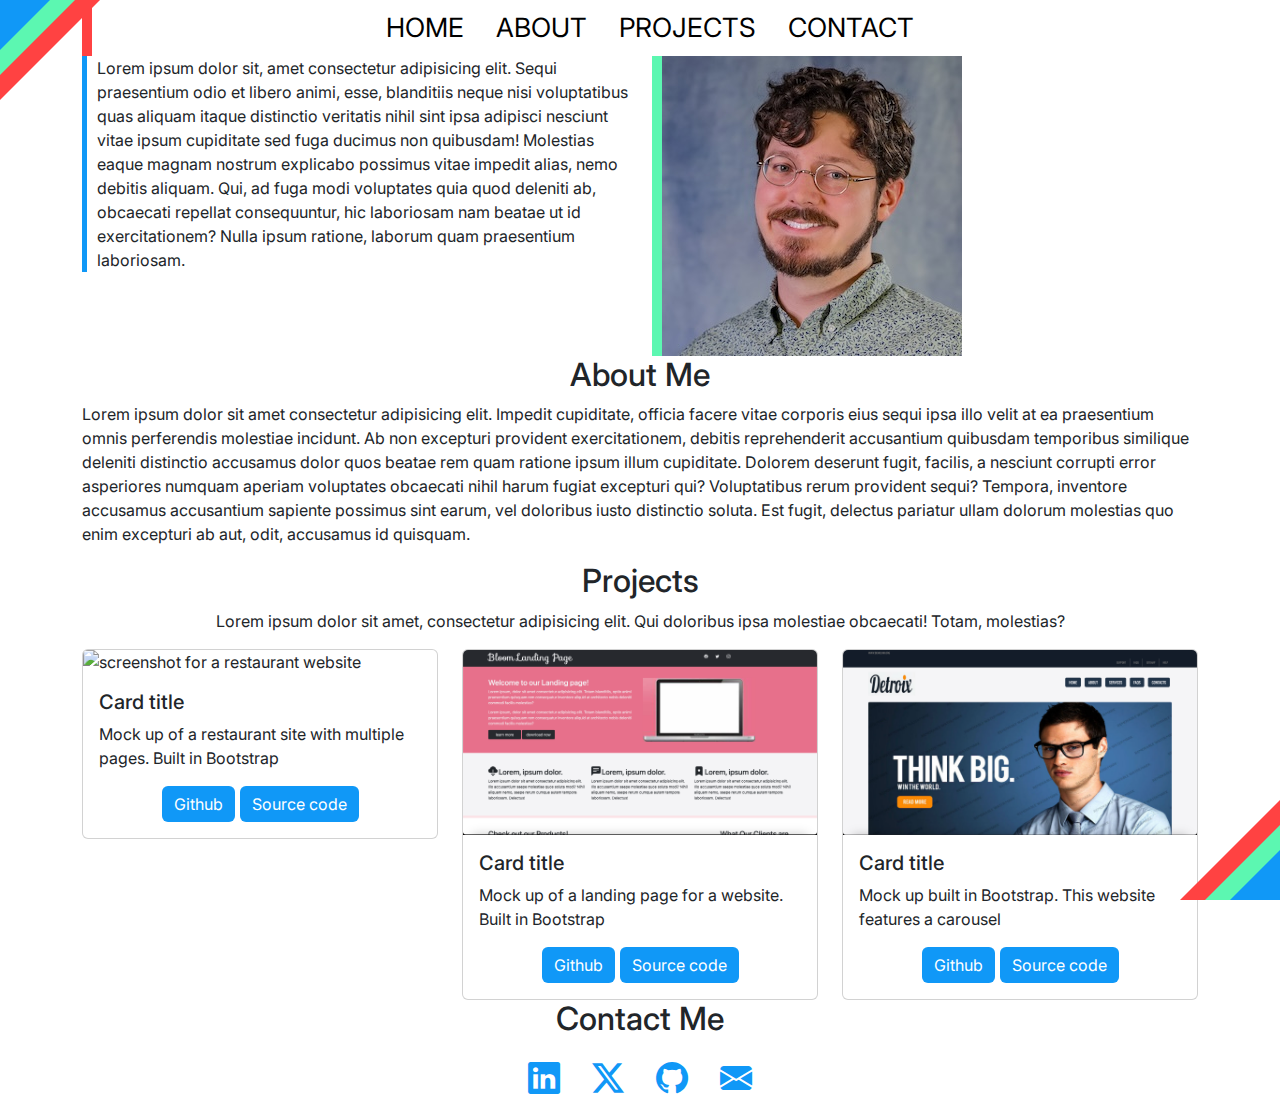
==== home.html @ 08895c25 "styling buttons" ====
<!DOCTYPE html>
<html lang="en">
<head>
    <meta charset="UTF-8">
    <meta name="viewport" content="width=device-width, initial-scale=1.0">
    <link href="https://cdn.jsdelivr.net/npm/bootstrap@5.3.3/dist/css/bootstrap.min.css" rel="stylesheet" integrity="sha384-QWTKZyjpPEjISv5WaRU9OFeRpok6YctnYmDr5pNlyT2bRjXh0JMhjY6hW+ALEwIH" crossorigin="anonymous">
    <link rel="preconnect" href="https://fonts.googleapis.com">
    <link rel="preconnect" href="https://fonts.gstatic.com" crossorigin>
    <link href="https://fonts.googleapis.com/css2?family=Inter:ital,opsz,wght@0,14..32,100..900;1,14..32,100..900&display=swap" rel="stylesheet">
    <link rel="stylesheet" href="https://cdn.jsdelivr.net/npm/bootstrap-icons@1.11.3/font/bootstrap-icons.min.css">
    <link rel="stylesheet" href="css/style.css">
    <title>Home</title>
</head>
<body>
    <header class="header" id="header">
        <div class="row">
            <div class="col-md-6">
                <div class="triangles-top d-none d-md-block">
                    <div class="triangle-red"></div>
                    <div class="triangle-green"></div>
                    <div class="triangle-blue"></div>
                </div>
            </div>
        </div>
        <div class="container">
            <nav class="navbar-nav">
                    <ul class="nav justify-content-md-center text-uppercase" id="topNav">
                        <li class="nav-item top-nav-item">
                            <a href="#section1" class="nav-link top-nav-link">Home</a>
                        </li>
                        <li class="nav-item top-nav-item">
                            <a href="#section2" class="nav-link top-nav-link">About</a>
                        </li>
                        <li class="nav-item top-nav-item">
                            <a href="#section3" class="nav-link top-nav-link">Projects</a>
                        </li>
                        <li class="nav-item top-nav-item">
                            <a href="#botSocialList" class="nav-link top-nav-link">Contact</a>
                        </li>
                    </ul>
            </nav>
        </div>
    </header>
<!-- Header End -->
    <main class="main" id="main">
        <section class="section" id="section1">
            <div class="container">
                <div class="row">
                    <div class="col-md-6">
                        <p class="home-text">
                            Lorem ipsum dolor sit, amet consectetur adipisicing elit. Sequi praesentium odio et libero animi, esse, blanditiis neque nisi voluptatibus quas aliquam itaque distinctio veritatis nihil sint ipsa adipisci nesciunt vitae ipsum cupiditate sed fuga ducimus non quibusdam! Molestias eaque magnam nostrum explicabo possimus vitae impedit alias, nemo debitis aliquam. Qui, ad fuga modi voluptates quia quod deleniti ab, obcaecati repellat consequuntur, hic laboriosam nam beatae ut id exercitationem? Nulla ipsum ratione, laborum quam praesentium laboriosam.
                        </p>
                    </div>
                    <div class="col-md-6">
                        <img src="images/portraitResized.jpeg"alt="pic of your's truly"class="img-fluid image portrait" />
                    </div>
                </div>
            </div>
        </section>
<!-- Section 1 End -->
        <section class="section" id="section2">
            <div class="container">
                <div class="row">
                    <h2 class="text-center">About Me</h2>
                    <p class="about-text">Lorem ipsum dolor sit amet consectetur adipisicing elit. Impedit cupiditate, officia facere vitae corporis eius sequi ipsa illo velit at ea praesentium omnis perferendis molestiae incidunt. Ab non excepturi provident exercitationem, debitis reprehenderit accusantium quibusdam temporibus similique deleniti distinctio accusamus dolor quos beatae rem quam ratione ipsum illum cupiditate. Dolorem deserunt fugit, facilis, a nesciunt corrupti error asperiores numquam aperiam voluptates obcaecati nihil harum fugiat excepturi qui? Voluptatibus rerum provident sequi? Tempora, inventore accusamus accusantium sapiente possimus sint earum, vel doloribus iusto distinctio soluta. Est fugit, delectus pariatur ullam dolorum molestias quo enim excepturi ab aut, odit, accusamus id quisquam.</p>
                </div>
            </div>
        </section>
<!-- Section 2 End -->
        <section class="section" id="section3">
            <div class="container">
                <h2 class="text-center">Projects</h2>
                <p class="projects-text text-center">
                    Lorem ipsum dolor sit amet, consectetur adipisicing elit. Qui doloribus ipsa molestiae obcaecati! Totam, molestias?
                </p>
                <div class="row flex-wrap justify-content-around row-cols-1 row-cols-md-3">
                    <div class="col">
                        <div class="card">
                            <img src="images/restaurant.png" alt="screenshot for a restaurant website" class="img-fluid image card-img-top">
                            <div class="card-body">
                                <h5 class="card-title">Card title</h5>
                                <p class="card-text">Mock up of a restaurant site with multiple pages.  Built in Bootstrap</p>
                                <div class="button-container">
                                    <a href="https://wbridgri.github.io/restaurant24/" class="btn btn-primary button">Github</a>
                                    <a href="https://github.com/wbridgri/restaurant24.git" class="btn btn-primary button">Source code</a>
                                </div>
                            </div>
                        </div>
                    </div>
                    <div class="col">
                        <div class="card">
                            <img src="images/bloom.png" alt="picture of Bloom website" class="img-fluid image card-img-top">
                            <div class="card-body">
                                <h5 class="card-title">Card title</h5>
                                <p class="card-text">Mock up of a landing page for a website. Built in Bootstrap</p>
                                <div class="button-container">
                                    <a href="https://wbridgri.github.io/BloomBoostrap/" class="btn btn-primary button">Github</a>
                                    <a href="https://github.com/wbridgri/BloomBoostrap.git" class="btn btn-primary button">Source code</a>
                                </div>
                            </div>
                        </div>
                    </div>
                    <div class="col">
                        <div class="card">
                            <img src="images/detroix.png"alt="placeholder img"class="img-fluid image card-img-top" />
                            <div class="card-body">
                                <h5 class="card-title">Card title</h5>
                                <p class="card-text">Mock up built in Bootstrap. This website features a carousel</p>
                                <div class="button-container">
                                    <a href="https://wbridgri.github.io/detroixbs/" class="btn btn-primary button">Github</a>
                                    <a href="https://github.com/wbridgri/detroixbs.git" class="btn btn-primary button">Source code</a>
                                </div>
                                    
                            </div>
                        </div>
                    </div>
                </div>
            </div>
        </section>
    <section class="section text-center" id="section4">
        <h2>Contact Me</h2>
    </section>
    </main>
    <footer class="footer" id="footer">
        <div class="container-fluid">
            <div class="row">
                <div class="col-md">
                    <nav class="nav social-nav justify-content-around" id="botSocialNav">
                        <ul class="social-list nav" id="botSocialList">
                            <li class="social-item nav-item">
                                <a href="http://www.linkedin.com/in/will-bridges-64480932b" class="nav-link nav-linkCSS fs-2">
                                    <span class="visually-hidden">linked in</span>
                                    <i class="bi bi-linkedin"></i>
                                </a>
                            </li>
                            <li class="social-item nav-item">
                                <a href="https://x.com/A0743647000" class="nav-link nav-linkCSS fs-2">
                                    <span class="visually-hidden">twitter</span>
                                    <i class="bi bi-twitter-x"></i>
                                </a>
                            </li>
                            <li class="social-item nav-item">
                                <a href="https://github.com/wbridgri" class="nav-link nav-linkCSS fs-2">
                                    <span class="visually-hidden">github</span>
                                    <i class="bi bi-github"></i>
                                </a>
                            </li>
                            <li class="social-item nav-item">
                                <a href=mailto:"will.bridges@comcast.net" class="nav-link nav-linkCSS fs-2">
                                    <span class="visually-hidden">email</span>
                                    <i class="bi bi-envelope-fill"></i>
                                </a>
                            </li>
                        </ul>
                    </nav>
                </div>
            </div>
            <div class="row">
                <div class="triangles-bottom d-none d-md-block">
                    <div class="triangle-red-bottom"></div>
                    <div class="triangle-green-bottom"></div>
                    <div class="triangle-blue-bottom"></div>
                </div>
            </div>
        </div>
    </footer>
<!-- JS -->
    <script src="https://cdn.jsdelivr.net/npm/bootstrap@5.3.3/dist/js/bootstrap.bundle.min.js" integrity="sha384-YvpcrYf0tY3lHB60NNkmXc5s9fDVZLESaAA55NDzOxhy9GkcIdslK1eN7N6jIeHz" crossorigin="anonymous"></script>
</body>
</html>
---- css/style.css ----
* { box-sizing: border-box;}

:root{
    --red: #FF4242;
    --green: #5CF7B1;
    --blue: #1098F7;
    --font1: 'Inter' , sans-serif;
}
.period-box {
    position: absolute;
    border-style: solid;
    border-width: 1px;
    display: block;
    width: 7px;
    height: 7px;
    background-color: var(--red);
    transition:
    width 2s,
    height 2s,
    background-color 2s,
    rotate 2s;
    top: 50.5%;
    right: 42.45%;
}

body {
    opacity: 1;
    font-family: var(--font1);
}

.button-container {
    width: 100%;
    display: flex;
    justify-content: center;
    gap: 0px 5px;
}

.button {
    background-color: var(--blue);
    border: none;
}

.button:hover {
background-color: var(--green);
}


@keyframes fade-in {
    to {
        opacity: 0;
        scale: 1 0.9;
    }
}
/* think about turning this off for section 4 AKA the projects section */
#section1, #section2, #section3, #section4 {
    animation: fade-in linear forwards;
    animation-timeline: view(0px 750px);
    animation-range-start: cover;
/* make sure to look this up so we can explain how it works */
}


.portrait {
    border-left: 10px solid var(--green)
}


.period-box:hover {
    background-color: var(--green);
    width: 100%;
    height: 200px;
}

.text-link:hover .period{
    color: var(--red);
    transition: all 0.5s ease-out
}

.expand-box {
    display: flex;
    flex-direction: column;
    width: 100%;
    height: 100vh;
    justify-content: center;
    align-items: center;
}

.nav-linkCSS {
    width: 100%;
    color: var(--blue);
}

.nav-linkCSS:hover {
    color: var(--green);
}

.triangles-top {
position: fixed;
top: 0;
left: 0;
z-index: 1;
}
.triangle-red {
    position: absolute;
    width: 0;
    height: 0;
    border-top: 100px solid var(--red);
    border-right: 100px solid transparent;
    top: 0;
    left: 0;
}

.triangle-green {
    position: absolute;
    width: 0;
    height: 0;
    border-top: 75px solid var(--green);
    border-right: 75px solid transparent;
    top: 0;
    left: 0;
}
.triangle-blue {
    position: absolute;
    width: 0;
    height: 0;
    border-top: 50px solid var(--blue);
    border-right: 50px solid transparent;
    top: 0;
    left: 0;
}

.triangle-red-bottom {
    position: absolute;
    width: 0;
    height: 0;
    border-bottom: 100px solid var(--red);
    border-left: 100px solid transparent;
    bottom: 0;
    right: 0;
}

.triangle-green-bottom {
    position: absolute;
    width: 0;
    height: 0;
    border-bottom: 75px solid var(--green);
    border-left: 75px solid transparent;
bottom: 0;
right: 0;
}


.triangle-blue-bottom {
    position: absolute;
    width: 0;
    height: 0;
    border-bottom: 50px solid var(--blue);
    border-left: 50px solid transparent;
    bottom: 0;
    right: 0;
}

.triangles-bottom {
    position: fixed;
    bottom: 0;
    right: 0;
}

.home-text {
    border-left: 5px solid var(--blue);
    padding-left: 10px;
}


#topNav:first-child {
    border-left: 10px solid var(--red);
    padding-left: 10px;
}



.top-nav-item {
    font-size: calc(10px + (32 - 10) * ((100vw - 300px) / (1600 - 300)));
}

.top-nav-link {
    color: black;
}

.top-nav-link:hover {
    color: black;
    border-bottom: 10px solid var(--red);
    
}

.top-nav-link:active {
    border-bottom: 10px solid var(--green);
    transition: 0ms;
}
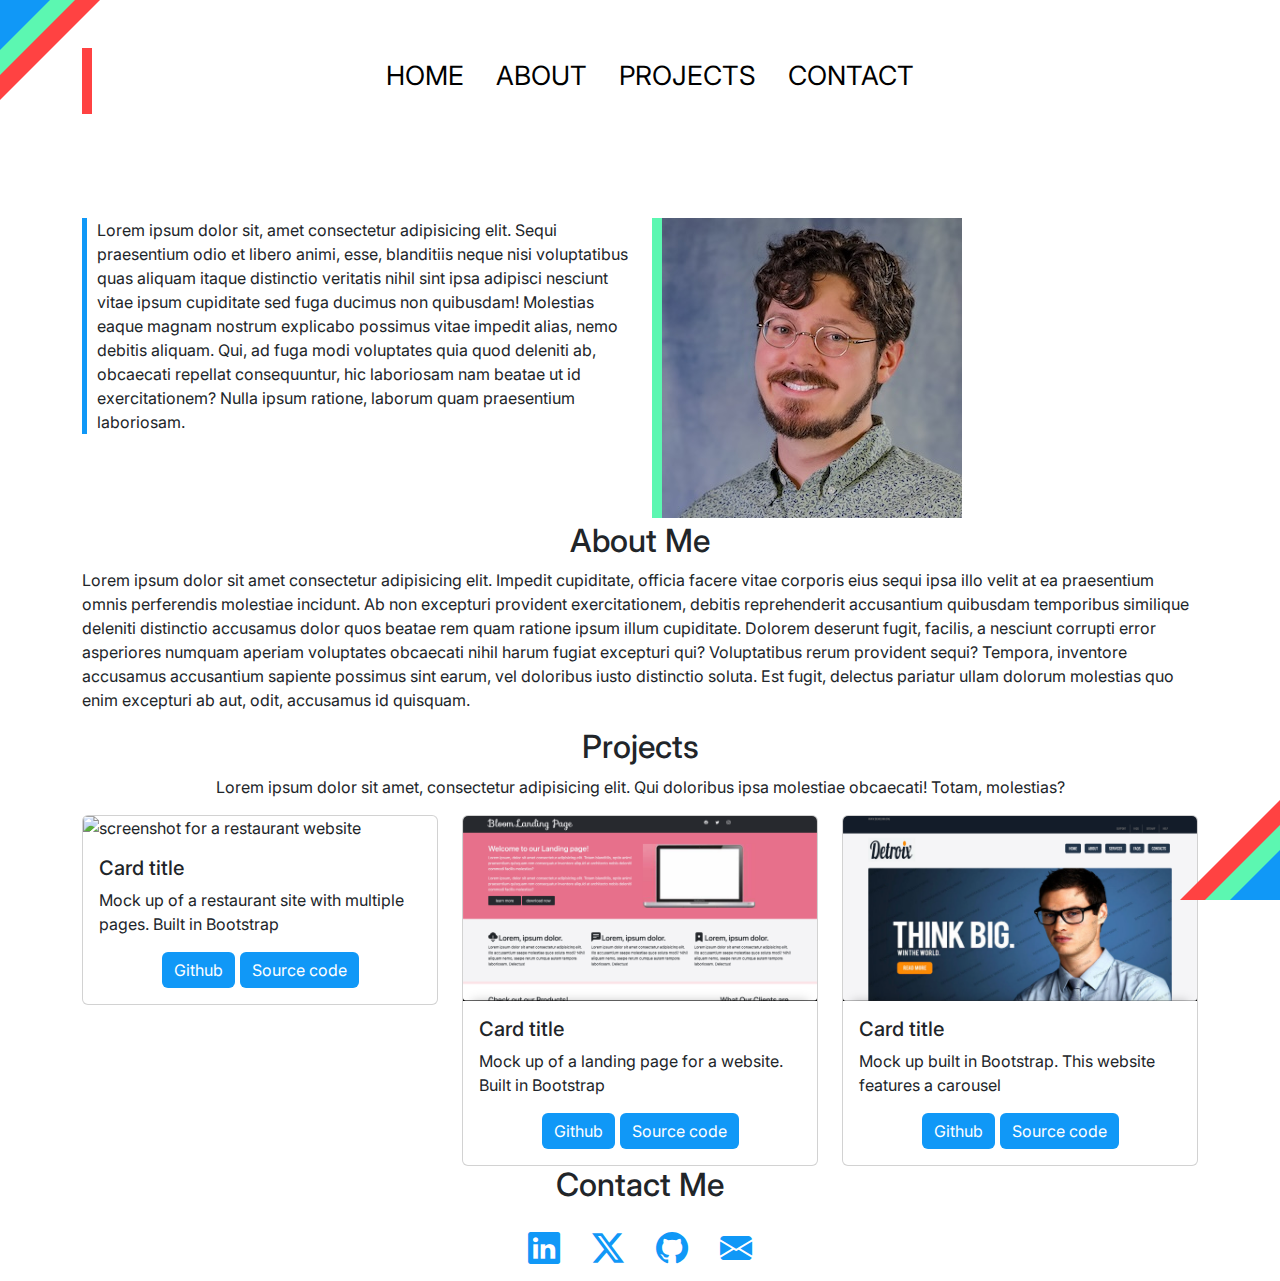
==== commit 632966a1: "fixed nav border problem" ====
--- a/home.html
+++ b/home.html
@@ -12,7 +12,7 @@
     <title>Home</title>
 </head>
 <body>
-    <header class="header" id="header">
+    <header class="header py-5" id="header">
         <div class="row">
             <div class="col-md-6">
                 <div class="triangles-top d-none d-md-block">
@@ -24,7 +24,7 @@
         </div>
         <div class="container">
             <nav class="navbar-nav">
-                    <ul class="nav justify-content-md-center text-uppercase" id="topNav">
+                    <ul class="nav justify-content-md-center text-uppercase mb-5" id="topNav">
                         <li class="nav-item top-nav-item">
                             <a href="#section1" class="nav-link top-nav-link">Home</a>
                         </li>
@@ -42,8 +42,8 @@
         </div>
     </header>
 <!-- Header End -->
-    <main class="main" id="main">
-        <section class="section" id="section1">
+    <main class="main py-1" id="main">
+        <section class="section py-1" id="section1">
             <div class="container">
                 <div class="row">
                     <div class="col-md-6">
--- a/css/style.css
+++ b/css/style.css
@@ -85,6 +85,7 @@
     align-items: center;
 }
 
+
 .nav-linkCSS {
     width: 100%;
     color: var(--blue);
@@ -185,6 +186,7 @@
 
 .top-nav-link {
     color: black;
+    border-bottom: 10px solid transparent;
 }
 
 .top-nav-link:hover {
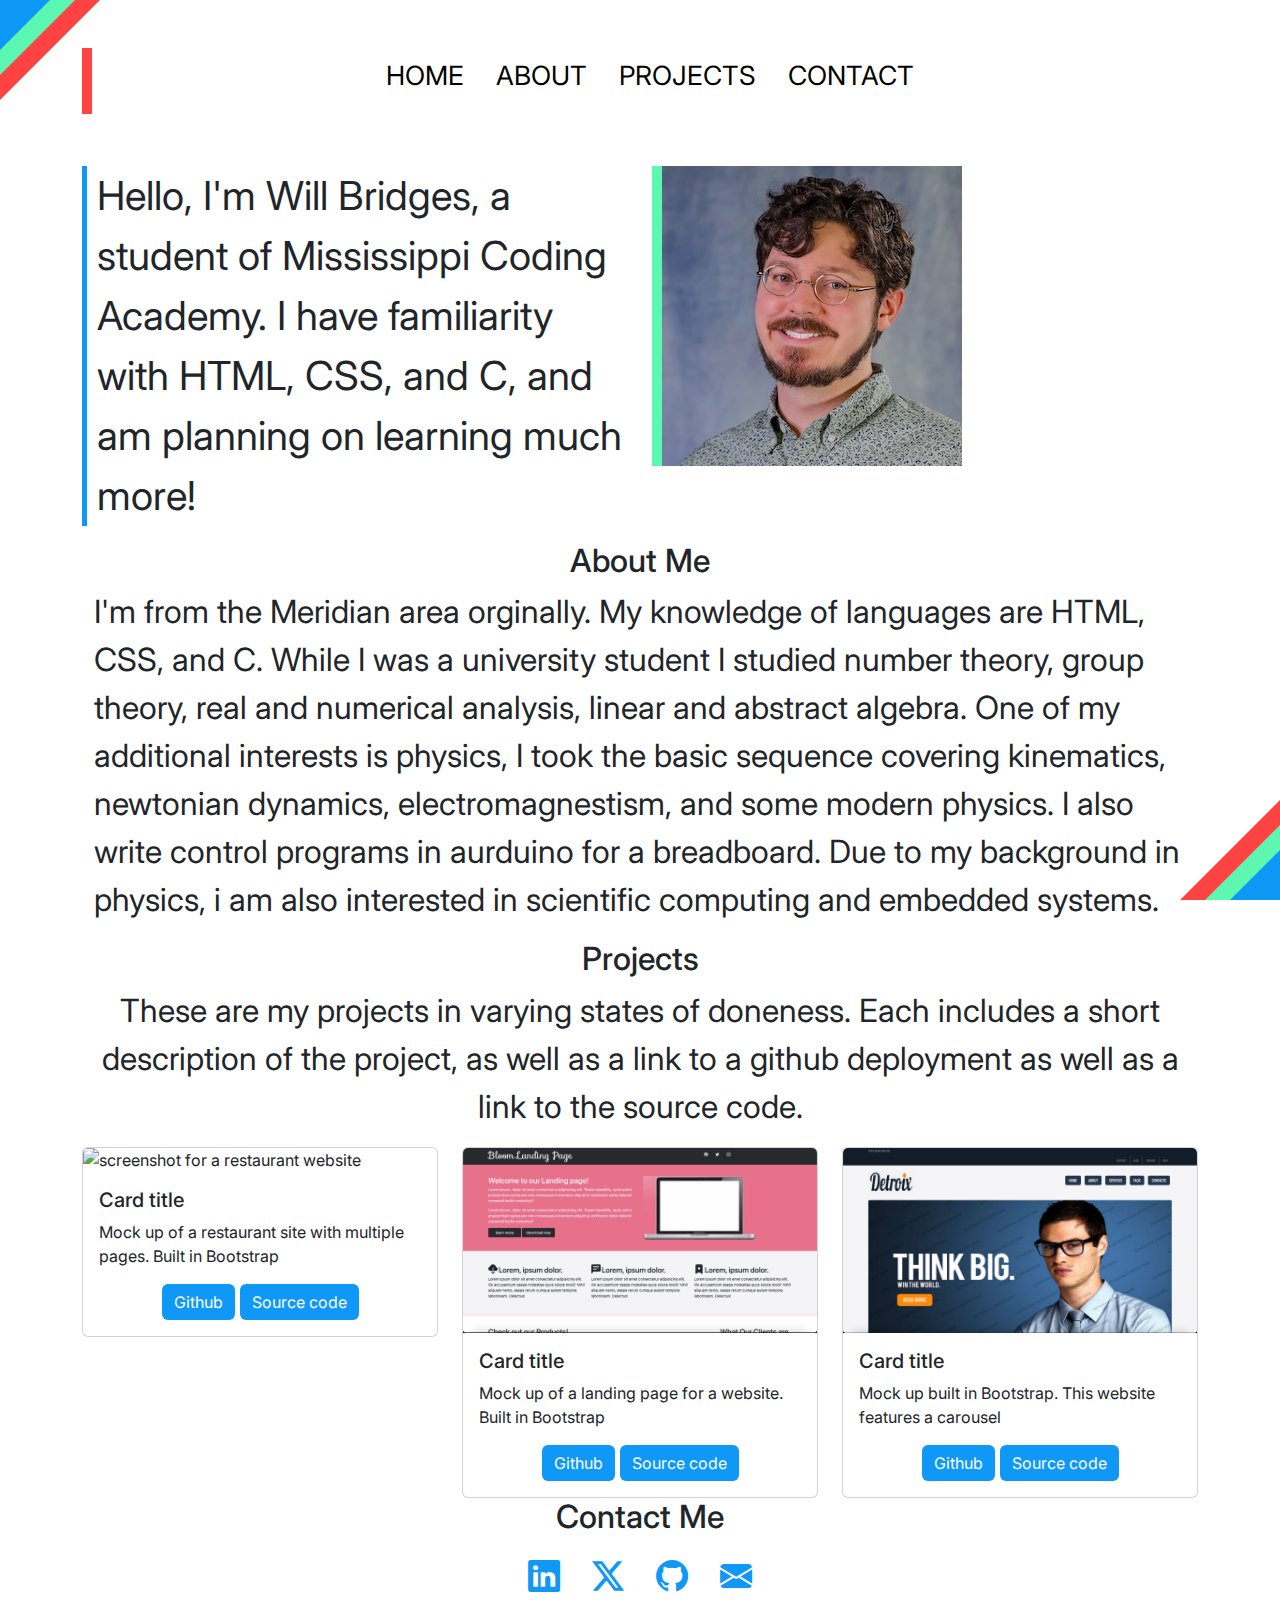
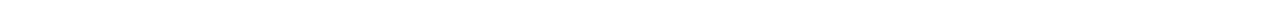
==== commit 2a856f03: "added draft text" ====
--- a/home.html
+++ b/home.html
@@ -24,7 +24,7 @@
         </div>
         <div class="container">
             <nav class="navbar-nav">
-                    <ul class="nav justify-content-md-center text-uppercase mb-5" id="topNav">
+                    <ul class="nav justify-content-md-center text-uppercase mb-1" id="topNav">
                         <li class="nav-item top-nav-item">
                             <a href="#section1" class="nav-link top-nav-link">Home</a>
                         </li>
@@ -42,13 +42,13 @@
         </div>
     </header>
 <!-- Header End -->
-    <main class="main py-1" id="main">
-        <section class="section py-1" id="section1">
+    <main class="main" id="main">
+        <section class="section" id="section1">
             <div class="container">
                 <div class="row">
                     <div class="col-md-6">
-                        <p class="home-text">
-                            Lorem ipsum dolor sit, amet consectetur adipisicing elit. Sequi praesentium odio et libero animi, esse, blanditiis neque nisi voluptatibus quas aliquam itaque distinctio veritatis nihil sint ipsa adipisci nesciunt vitae ipsum cupiditate sed fuga ducimus non quibusdam! Molestias eaque magnam nostrum explicabo possimus vitae impedit alias, nemo debitis aliquam. Qui, ad fuga modi voluptates quia quod deleniti ab, obcaecati repellat consequuntur, hic laboriosam nam beatae ut id exercitationem? Nulla ipsum ratione, laborum quam praesentium laboriosam.
+                        <p class="home-text fs-1">
+                            Hello, I'm Will Bridges, a student of Mississippi Coding Academy.  I have familiarity with HTML, CSS, and C, and am planning on learning much more!
                         </p>
                     </div>
                     <div class="col-md-6">
@@ -62,7 +62,9 @@
             <div class="container">
                 <div class="row">
                     <h2 class="text-center">About Me</h2>
-                    <p class="about-text">Lorem ipsum dolor sit amet consectetur adipisicing elit. Impedit cupiditate, officia facere vitae corporis eius sequi ipsa illo velit at ea praesentium omnis perferendis molestiae incidunt. Ab non excepturi provident exercitationem, debitis reprehenderit accusantium quibusdam temporibus similique deleniti distinctio accusamus dolor quos beatae rem quam ratione ipsum illum cupiditate. Dolorem deserunt fugit, facilis, a nesciunt corrupti error asperiores numquam aperiam voluptates obcaecati nihil harum fugiat excepturi qui? Voluptatibus rerum provident sequi? Tempora, inventore accusamus accusantium sapiente possimus sint earum, vel doloribus iusto distinctio soluta. Est fugit, delectus pariatur ullam dolorum molestias quo enim excepturi ab aut, odit, accusamus id quisquam.</p>
+                    <p class="about-text px-4 fs-2">
+                        I'm from the Meridian area orginally.  My knowledge of languages are HTML, CSS, and C.  While I was a university student I studied number theory, group theory, real and numerical analysis, linear and abstract algebra.  One of my additional interests is physics, I took the basic sequence covering kinematics, newtonian dynamics, electromagnestism, and some modern physics.  I also write control programs in aurduino for a breadboard.  Due to my background in physics, i am also interested in scientific computing and embedded systems.
+                    </p>
                 </div>
             </div>
         </section>
@@ -70,8 +72,8 @@
         <section class="section" id="section3">
             <div class="container">
                 <h2 class="text-center">Projects</h2>
-                <p class="projects-text text-center">
-                    Lorem ipsum dolor sit amet, consectetur adipisicing elit. Qui doloribus ipsa molestiae obcaecati! Totam, molestias?
+                <p class="projects-text text-center fs-2">
+                    These are my projects in varying states of doneness.  Each includes a short description of the project, as well as a link to a github deployment as well as a link to the source code.
                 </p>
                 <div class="row flex-wrap justify-content-around row-cols-1 row-cols-md-3">
                     <div class="col">
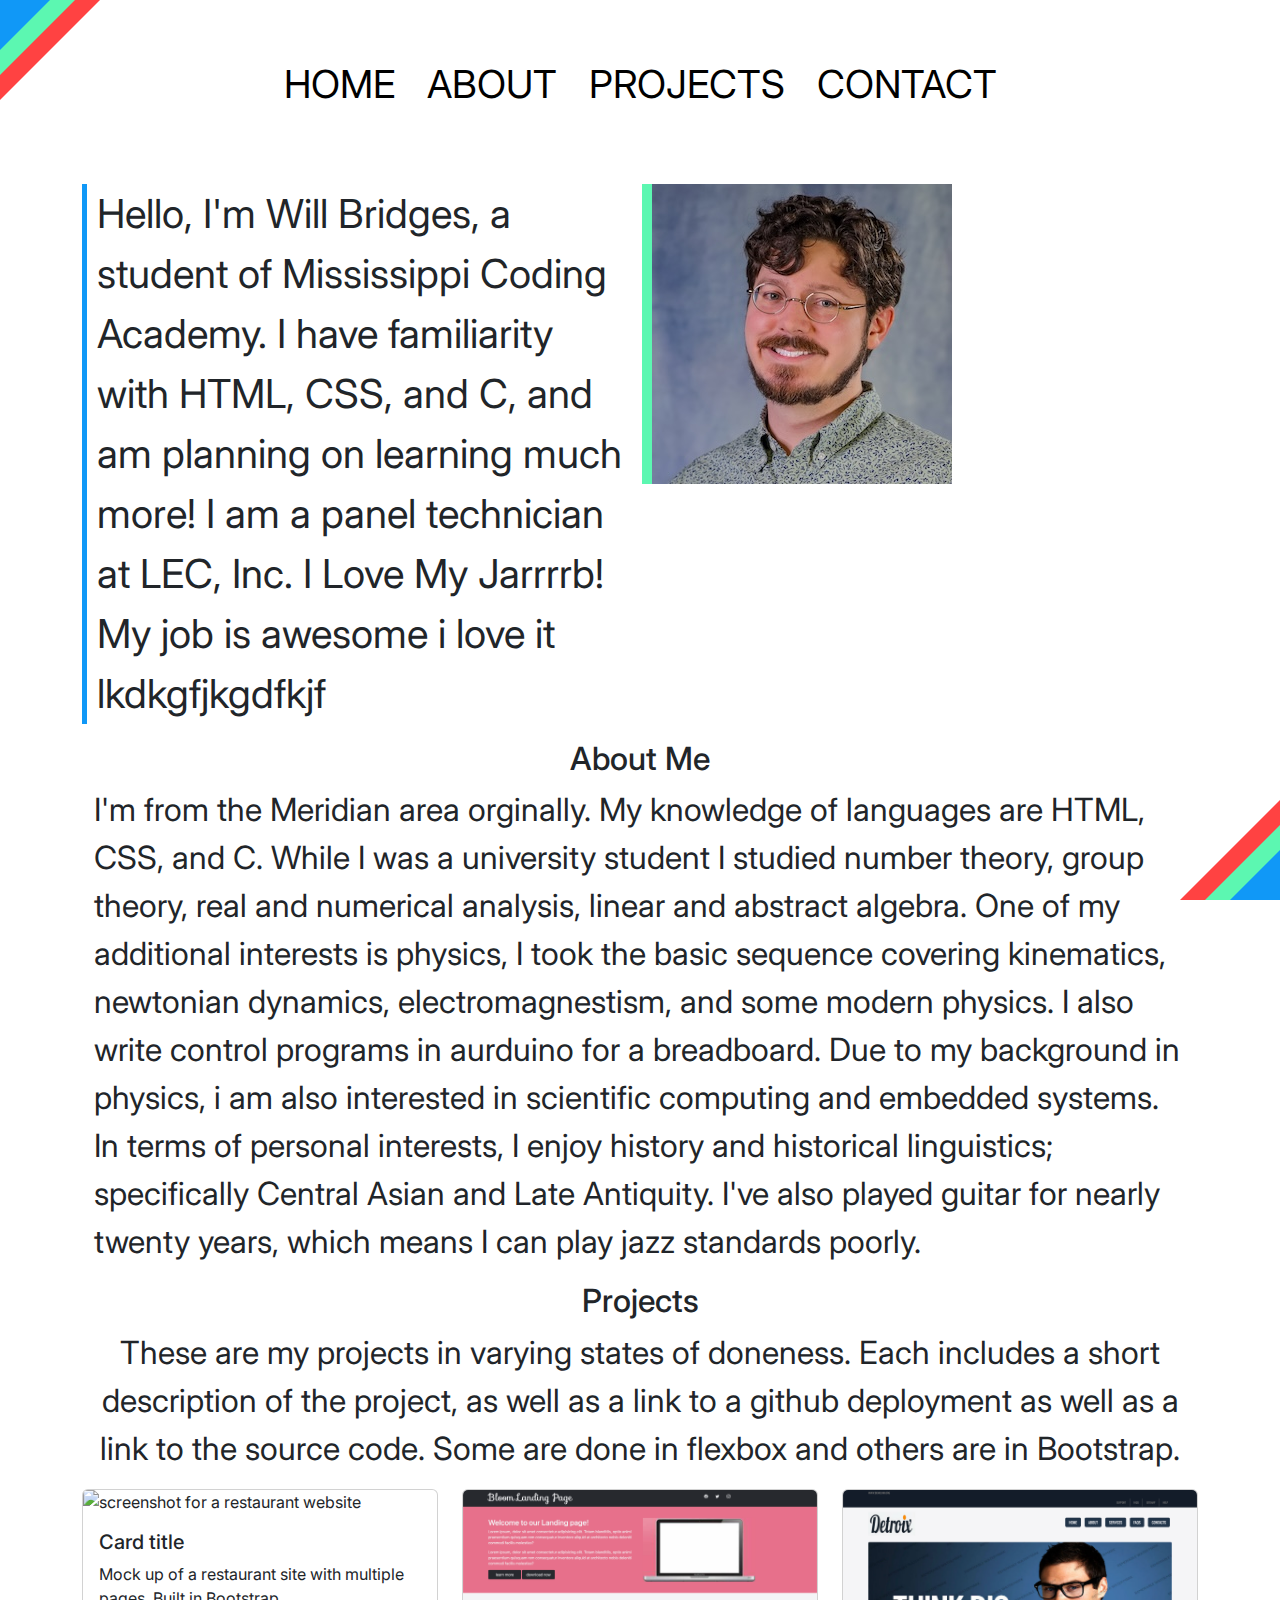
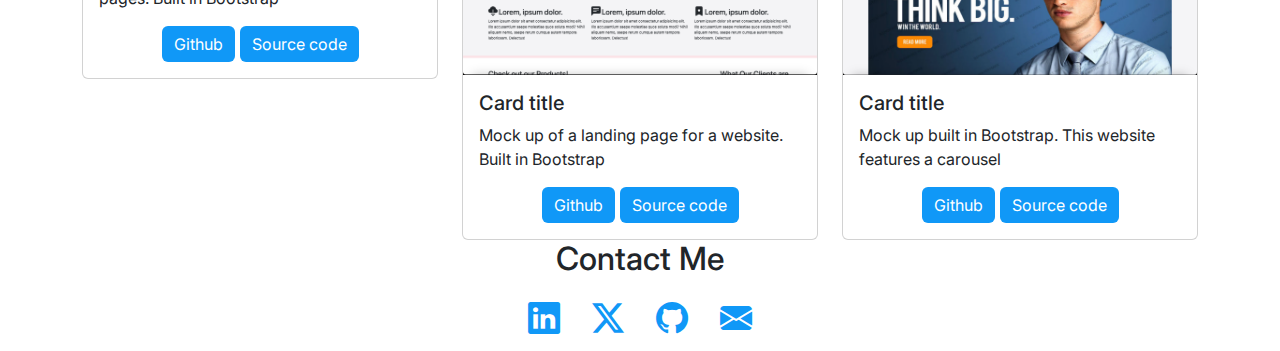
==== commit d549dab6: "navbar responsiveness" ====
--- a/home.html
+++ b/home.html
@@ -24,7 +24,7 @@
         </div>
         <div class="container">
             <nav class="navbar-nav">
-                    <ul class="nav justify-content-md-center text-uppercase mb-1" id="topNav">
+                    <ul class="nav justify-content-md-center text-uppercase mb-1" id="topNav px-0">
                         <li class="nav-item top-nav-item">
                             <a href="#section1" class="nav-link top-nav-link">Home</a>
                         </li>
@@ -48,7 +48,7 @@
                 <div class="row">
                     <div class="col-md-6">
                         <p class="home-text fs-1">
-                            Hello, I'm Will Bridges, a student of Mississippi Coding Academy.  I have familiarity with HTML, CSS, and C, and am planning on learning much more!
+                            Hello, I'm Will Bridges, a student of Mississippi Coding Academy.  I have familiarity with HTML, CSS, and C, and am planning on learning much more! I am a panel technician at LEC, Inc.  I Love My Jarrrrb!  My job is awesome i love it lkdkgfjkgdfkjf
                         </p>
                     </div>
                     <div class="col-md-6">
@@ -63,7 +63,7 @@
                 <div class="row">
                     <h2 class="text-center">About Me</h2>
                     <p class="about-text px-4 fs-2">
-                        I'm from the Meridian area orginally.  My knowledge of languages are HTML, CSS, and C.  While I was a university student I studied number theory, group theory, real and numerical analysis, linear and abstract algebra.  One of my additional interests is physics, I took the basic sequence covering kinematics, newtonian dynamics, electromagnestism, and some modern physics.  I also write control programs in aurduino for a breadboard.  Due to my background in physics, i am also interested in scientific computing and embedded systems.
+                        I'm from the Meridian area orginally.  My knowledge of languages are HTML, CSS, and C.  While I was a university student I studied number theory, group theory, real and numerical analysis, linear and abstract algebra.  One of my additional interests is physics, I took the basic sequence covering kinematics, newtonian dynamics, electromagnestism, and some modern physics.  I also write control programs in aurduino for a breadboard.  Due to my background in physics, i am also interested in scientific computing and embedded systems.  In terms of personal interests, I enjoy history and historical linguistics; specifically Central Asian and Late Antiquity.  I've also played guitar for nearly twenty years, which means I can play jazz standards poorly.
                     </p>
                 </div>
             </div>
@@ -73,7 +73,7 @@
             <div class="container">
                 <h2 class="text-center">Projects</h2>
                 <p class="projects-text text-center fs-2">
-                    These are my projects in varying states of doneness.  Each includes a short description of the project, as well as a link to a github deployment as well as a link to the source code.
+                    These are my projects in varying states of doneness.  Each includes a short description of the project, as well as a link to a github deployment as well as a link to the source code.  Some are done in flexbox and others are in Bootstrap.
                 </p>
                 <div class="row flex-wrap justify-content-around row-cols-1 row-cols-md-3">
                     <div class="col">
--- a/css/style.css
+++ b/css/style.css
@@ -6,6 +6,8 @@
     --blue: #1098F7;
     --font1: 'Inter' , sans-serif;
 }
+/*  !!!!!!!!!!!!!!!!!!!!!!!!!!!!For example, the contrast between the text and the background of a heading should be at least 4.5:1 */
+
 .period-box {
     position: absolute;
     border-style: solid;
@@ -22,7 +24,11 @@
     top: 50.5%;
     right: 42.45%;
 }
-
+@media (prefers-reduced-motion: no-preference){
+    * {
+        scroll-behavior: smooth;
+    }
+    }
 body {
     opacity: 1;
     font-family: var(--font1);
@@ -61,7 +67,8 @@
 
 
 .portrait {
-    border-left: 10px solid var(--green)
+    box-shadow: -10px 0px 0px 0px var(--green)
+    
 }
 
 
@@ -94,6 +101,8 @@
 .nav-linkCSS:hover {
     color: var(--green);
 }
+
+
 
 .triangles-top {
 position: fixed;
@@ -178,10 +187,15 @@
     padding-left: 10px;
 }
 
+#topNav > li {
+    display: inline-block;
+
+}
 
 
 .top-nav-item {
-    font-size: calc(10px + (32 - 10) * ((100vw - 300px) / (1600 - 300)));
+    font-size: calc(10px + (48 - 10) * ((100vw - 300px) / (1600 - 300)));
+    padding: 0;
 }
 
 .top-nav-link {
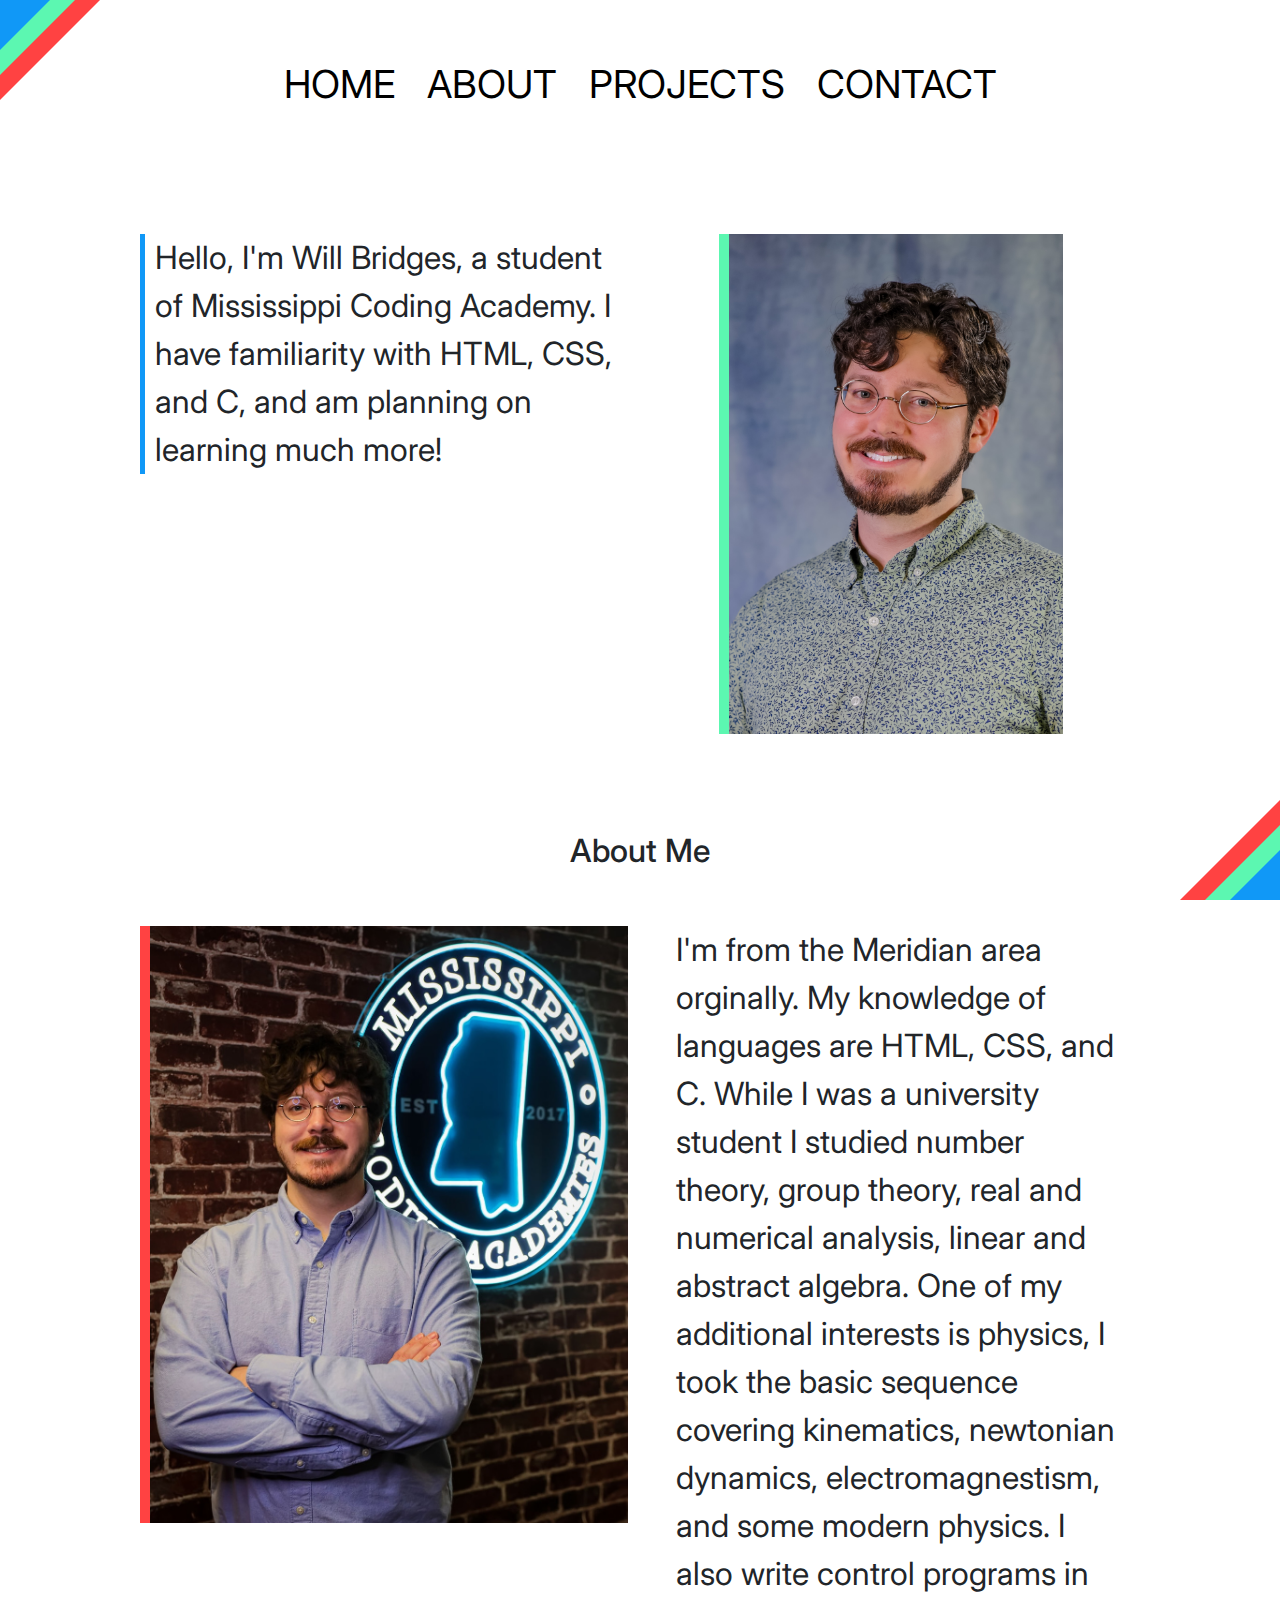
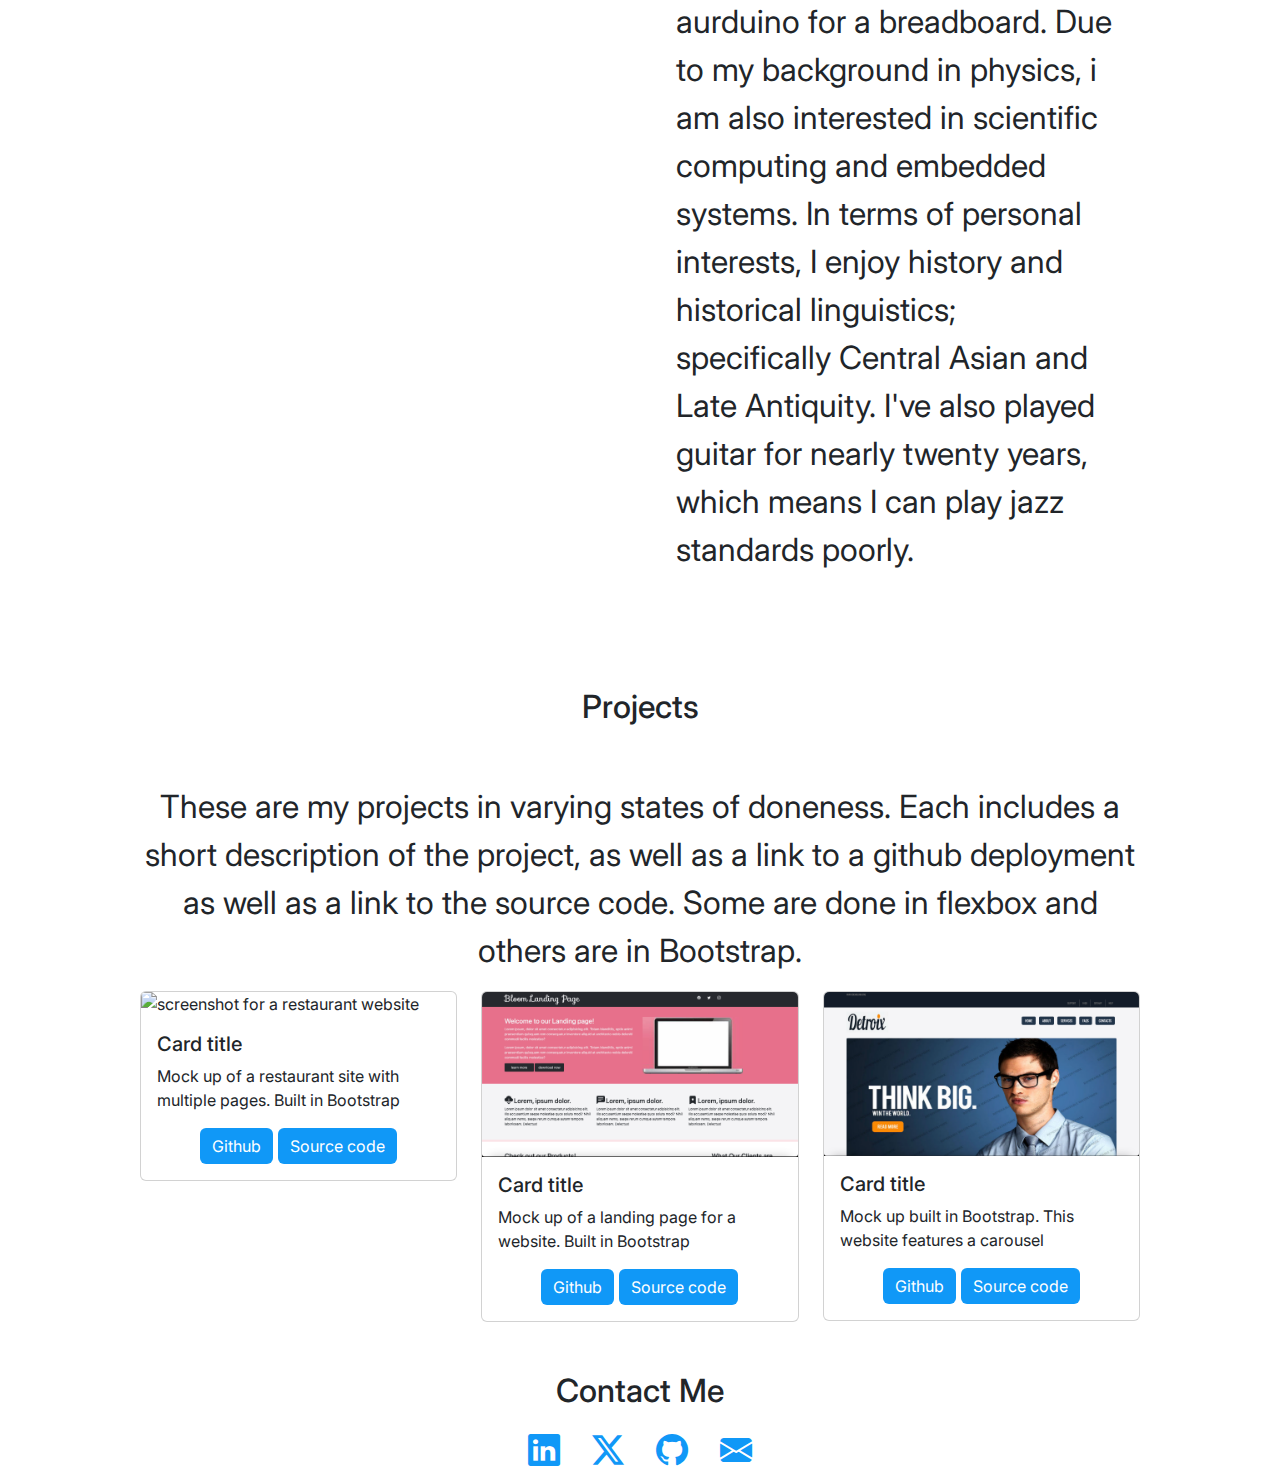
==== commit 7473dcfb: "styling changes" ====
--- a/home.html
+++ b/home.html
@@ -46,13 +46,13 @@
         <section class="section" id="section1">
             <div class="container">
                 <div class="row">
-                    <div class="col-md-6">
-                        <p class="home-text fs-1">
-                            Hello, I'm Will Bridges, a student of Mississippi Coding Academy.  I have familiarity with HTML, CSS, and C, and am planning on learning much more! I am a panel technician at LEC, Inc.  I Love My Jarrrrb!  My job is awesome i love it lkdkgfjkgdfkjf
+                    <div class="col-md">
+                        <p class="home-text fs-2">
+                            Hello, I'm Will Bridges, a student of Mississippi Coding Academy.  I have familiarity with HTML, CSS, and C, and am planning on learning much more!  
                         </p>
                     </div>
-                    <div class="col-md-6">
-                        <img src="images/portraitResized.jpeg"alt="pic of your's truly"class="img-fluid image portrait" />
+                    <div class="col-md d-none d-md-flex justify-content-center">
+                        <img src="images/portrait.jpeg"alt="pic of your's truly"class="img-fluid image portrait" />
                     </div>
                 </div>
             </div>
@@ -61,17 +61,22 @@
         <section class="section" id="section2">
             <div class="container">
                 <div class="row">
-                    <h2 class="text-center">About Me</h2>
-                    <p class="about-text px-4 fs-2">
-                        I'm from the Meridian area orginally.  My knowledge of languages are HTML, CSS, and C.  While I was a university student I studied number theory, group theory, real and numerical analysis, linear and abstract algebra.  One of my additional interests is physics, I took the basic sequence covering kinematics, newtonian dynamics, electromagnestism, and some modern physics.  I also write control programs in aurduino for a breadboard.  Due to my background in physics, i am also interested in scientific computing and embedded systems.  In terms of personal interests, I enjoy history and historical linguistics; specifically Central Asian and Late Antiquity.  I've also played guitar for nearly twenty years, which means I can play jazz standards poorly.
-                    </p>
+                    <h2 class="text-center py-5">About Me</h2>
+                    <div class="col-md">
+                        <img src="images/bodyshot.jpeg" alt="a full body picture of a mediocre white man in front of exposed brick" class="img-fluid image body-shot">
+                    </div>
+                    <div class="col-md">
+                        <p class="about-text px-4 fs-2">
+                            I'm from the Meridian area orginally.  My knowledge of languages are HTML, CSS, and C.  While I was a university student I studied number theory, group theory, real and numerical analysis, linear and abstract algebra.  One of my additional interests is physics, I took the basic sequence covering kinematics, newtonian dynamics, electromagnestism, and some modern physics.  I also write control programs in aurduino for a breadboard.  Due to my background in physics, i am also interested in scientific computing and embedded systems.  In terms of personal interests, I enjoy history and historical linguistics; specifically Central Asian and Late Antiquity.  I've also played guitar for nearly twenty years, which means I can play jazz standards poorly.
+                        </p>
+                    </div>
                 </div>
             </div>
         </section>
 <!-- Section 2 End -->
         <section class="section" id="section3">
             <div class="container">
-                <h2 class="text-center">Projects</h2>
+                <h2 class="text-center py-5">Projects</h2>
                 <p class="projects-text text-center fs-2">
                     These are my projects in varying states of doneness.  Each includes a short description of the project, as well as a link to a github deployment as well as a link to the source code.  Some are done in flexbox and others are in Bootstrap.
                 </p>
--- a/css/style.css
+++ b/css/style.css
@@ -7,6 +7,83 @@
     --font1: 'Inter' , sans-serif;
 }
 /*  !!!!!!!!!!!!!!!!!!!!!!!!!!!!For example, the contrast between the text and the background of a heading should be at least 4.5:1 */
+
+@media (prefers-reduced-motion: no-preference){
+    * {
+        scroll-behavior: smooth;
+    }
+}
+@keyframes fade-in {
+    to {
+        opacity: 0;
+        scale: 1 0.9;
+    }
+}
+/* think about turning this off for section 4 AKA the projects section */
+#section1, #section2, #section3, #section4 {
+    animation: fade-in linear forwards;
+    animation-timeline: view(0px 750px);
+    animation-range-start: cover;
+}
+/* make sure to look this up so we can explain how it works */
+
+/* tags */
+
+body {
+    opacity: 1;
+    font-family: var(--font1);
+}
+section {
+    width: 80%;
+    margin: auto;
+    padding-top: 50px;
+}
+/* classes */
+.body-shot {
+    border-left: 10px solid var(--red);
+}
+
+.button-container {
+    width: 100%;
+    display: flex;
+    justify-content: center;
+    gap: 0px 5px;
+}
+
+.button {
+    background-color: var(--blue);
+    border: none;
+}
+
+.button:hover {
+    background-color: var(--green);
+}
+
+.expand-box {
+    display: flex;
+    flex-direction: column;
+    width: 100%;
+    height: 100vh;
+    justify-content: center;
+    align-items: center;
+}
+
+.home-text {
+    border-left: 5px solid var(--blue);
+    padding-left: 10px;
+    margin: auto;
+}
+
+
+.nav-linkCSS {
+    font-weight: 800;
+    width: 100%;
+    color: var(--blue);
+}
+
+.nav-linkCSS:hover {
+    color: var(--green);
+}
 
 .period-box {
     position: absolute;
@@ -24,89 +101,59 @@
     top: 50.5%;
     right: 42.45%;
 }
-@media (prefers-reduced-motion: no-preference){
-    * {
-        scroll-behavior: smooth;
-    }
-    }
-body {
-    opacity: 1;
-    font-family: var(--font1);
-}
-
-.button-container {
-    width: 100%;
-    display: flex;
-    justify-content: center;
-    gap: 0px 5px;
-}
-
-.button {
-    background-color: var(--blue);
-    border: none;
-}
-
-.button:hover {
-background-color: var(--green);
-}
-
-
-@keyframes fade-in {
-    to {
-        opacity: 0;
-        scale: 1 0.9;
-    }
-}
-/* think about turning this off for section 4 AKA the projects section */
-#section1, #section2, #section3, #section4 {
-    animation: fade-in linear forwards;
-    animation-timeline: view(0px 750px);
-    animation-range-start: cover;
-/* make sure to look this up so we can explain how it works */
-}
-
-
-.portrait {
-    box-shadow: -10px 0px 0px 0px var(--green)
-    
-}
-
 
 .period-box:hover {
     background-color: var(--green);
     width: 100%;
     height: 200px;
 }
+
+.portrait {
+    box-shadow: -10px 0px 0px 0px var(--green);
+    height: 500px;
+    margin: auto;
+    
+}
+
+.splash-header {
+    border-bottom: 5px solid var(--blue);
+}
+
+.splash-subheading {
+    border-bottom: 5px solid var(--red);
+}
+
 
 .text-link:hover .period{
     color: var(--red);
     transition: all 0.5s ease-out
-}
-
-.expand-box {
-    display: flex;
-    flex-direction: column;
-    width: 100%;
-    height: 100vh;
-    justify-content: center;
-    align-items: center;
-}
-
-
-.nav-linkCSS {
-    width: 100%;
-    color: var(--blue);
-}
-
-.nav-linkCSS:hover {
-    color: var(--green);
-}
-
+}    
+
+.top-nav-item {
+    font-size: calc(10px + (48 - 10) * ((100vw - 300px) / (1600 - 300)));
+    padding: 0;
+}
+
+.top-nav-link {
+    color: black;
+    border-bottom: 10px solid transparent;
+}
+
+.top-nav-link:hover {
+    color: black;
+    border-bottom: 10px solid var(--red);
+    
+}
+
+.top-nav-link:active {
+    border-bottom: 10px solid var(--green);
+    transition: 0ms;
+}
 
 
 .triangles-top {
-position: fixed;
-top: 0;
+    position: fixed;
+top: 0;    
 left: 0;
 z-index: 1;
 }
@@ -118,7 +165,7 @@
     border-right: 100px solid transparent;
     top: 0;
     left: 0;
-}
+}    
 
 .triangle-green {
     position: absolute;
@@ -128,7 +175,7 @@
     border-right: 75px solid transparent;
     top: 0;
     left: 0;
-}
+}    
 .triangle-blue {
     position: absolute;
     width: 0;
@@ -137,7 +184,7 @@
     border-right: 50px solid transparent;
     top: 0;
     left: 0;
-}
+}    
 
 .triangle-red-bottom {
     position: absolute;
@@ -147,7 +194,7 @@
     border-left: 100px solid transparent;
     bottom: 0;
     right: 0;
-}
+}    
 
 .triangle-green-bottom {
     position: absolute;
@@ -155,7 +202,7 @@
     height: 0;
     border-bottom: 75px solid var(--green);
     border-left: 75px solid transparent;
-bottom: 0;
+bottom: 0;    
 right: 0;
 }
 
@@ -168,51 +215,27 @@
     border-left: 50px solid transparent;
     bottom: 0;
     right: 0;
-}
+}    
 
 .triangles-bottom {
     position: fixed;
     bottom: 0;
     right: 0;
-}
-
-.home-text {
-    border-left: 5px solid var(--blue);
-    padding-left: 10px;
-}
+}    
+
+/* ids */
 
 
 #topNav:first-child {
     border-left: 10px solid var(--red);
     padding-left: 10px;
-}
+}    
 
 #topNav > li {
     display: inline-block;
 
-}
-
-
-.top-nav-item {
-    font-size: calc(10px + (48 - 10) * ((100vw - 300px) / (1600 - 300)));
-    padding: 0;
-}
-
-.top-nav-link {
-    color: black;
-    border-bottom: 10px solid transparent;
-}
-
-.top-nav-link:hover {
-    color: black;
-    border-bottom: 10px solid var(--red);
-    
-}
-
-.top-nav-link:active {
-    border-bottom: 10px solid var(--green);
-    transition: 0ms;
-}
-
-
-
+}    
+
+
+
+
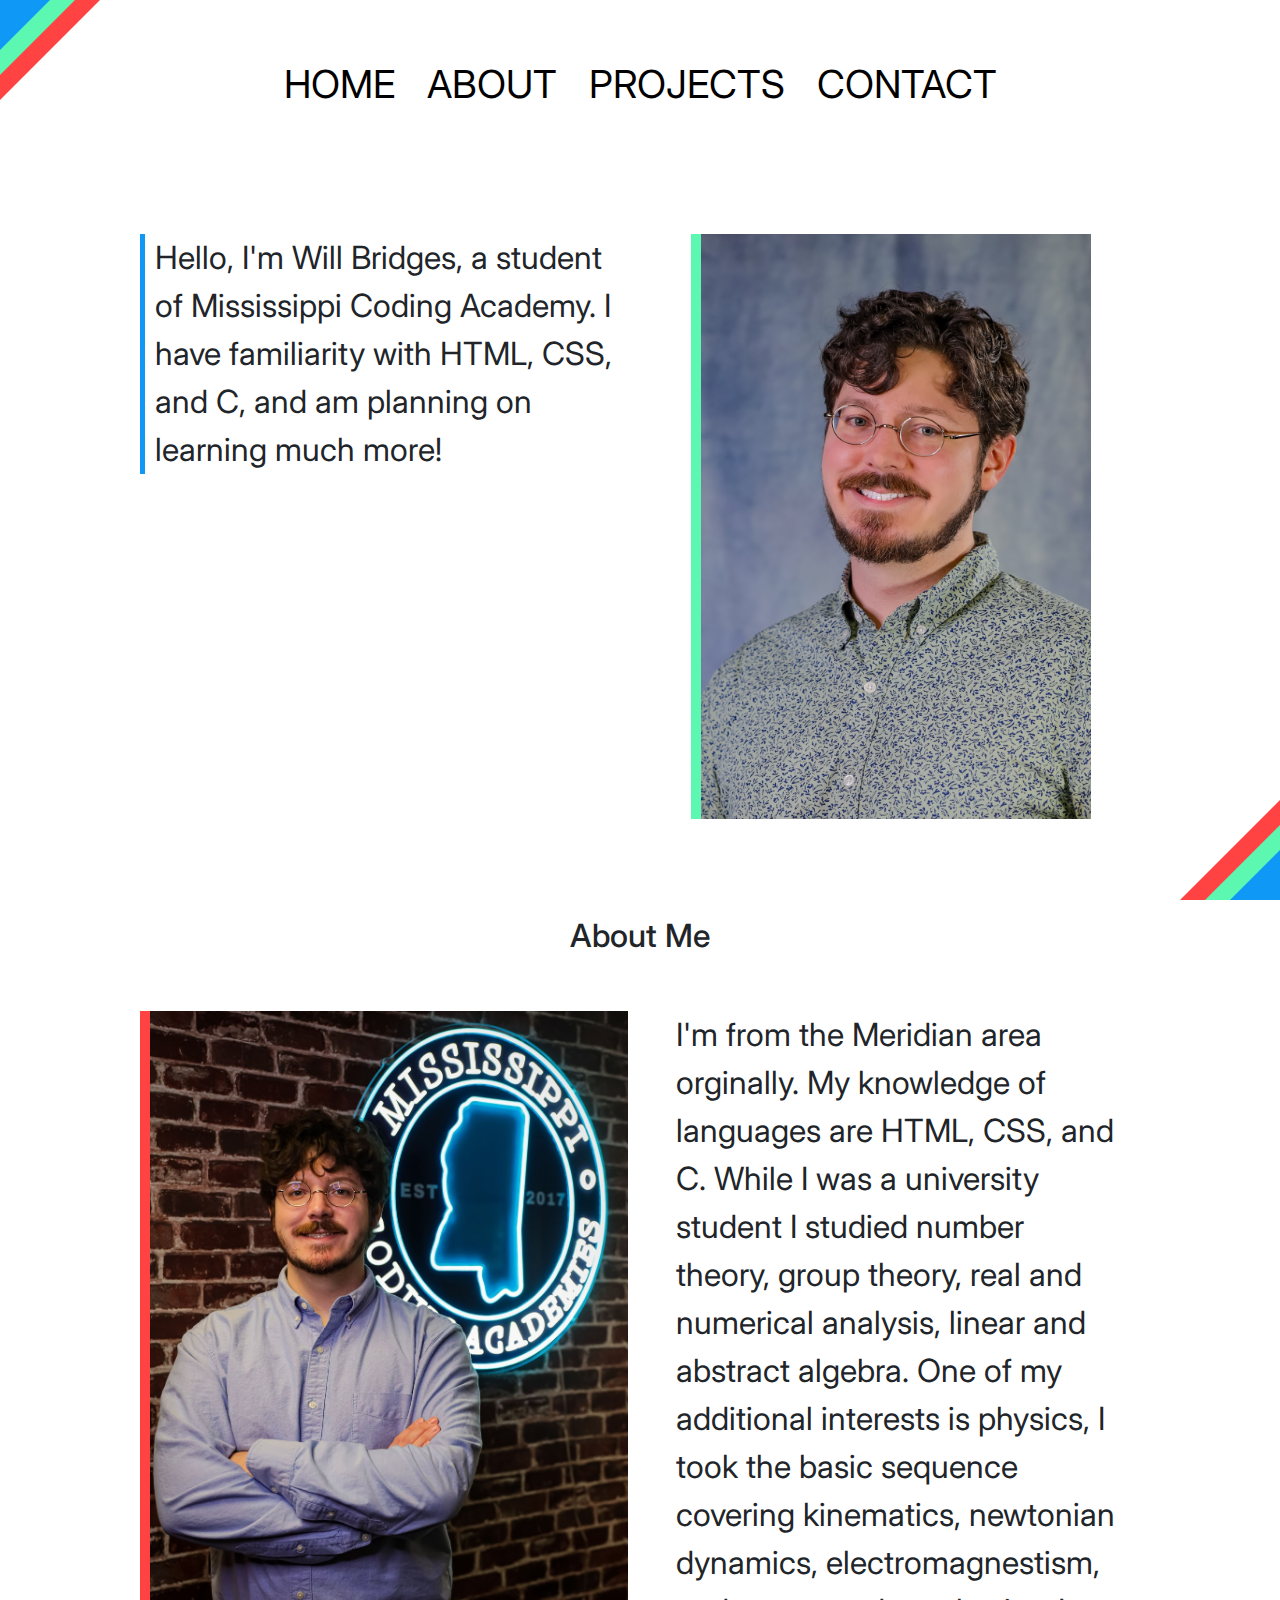
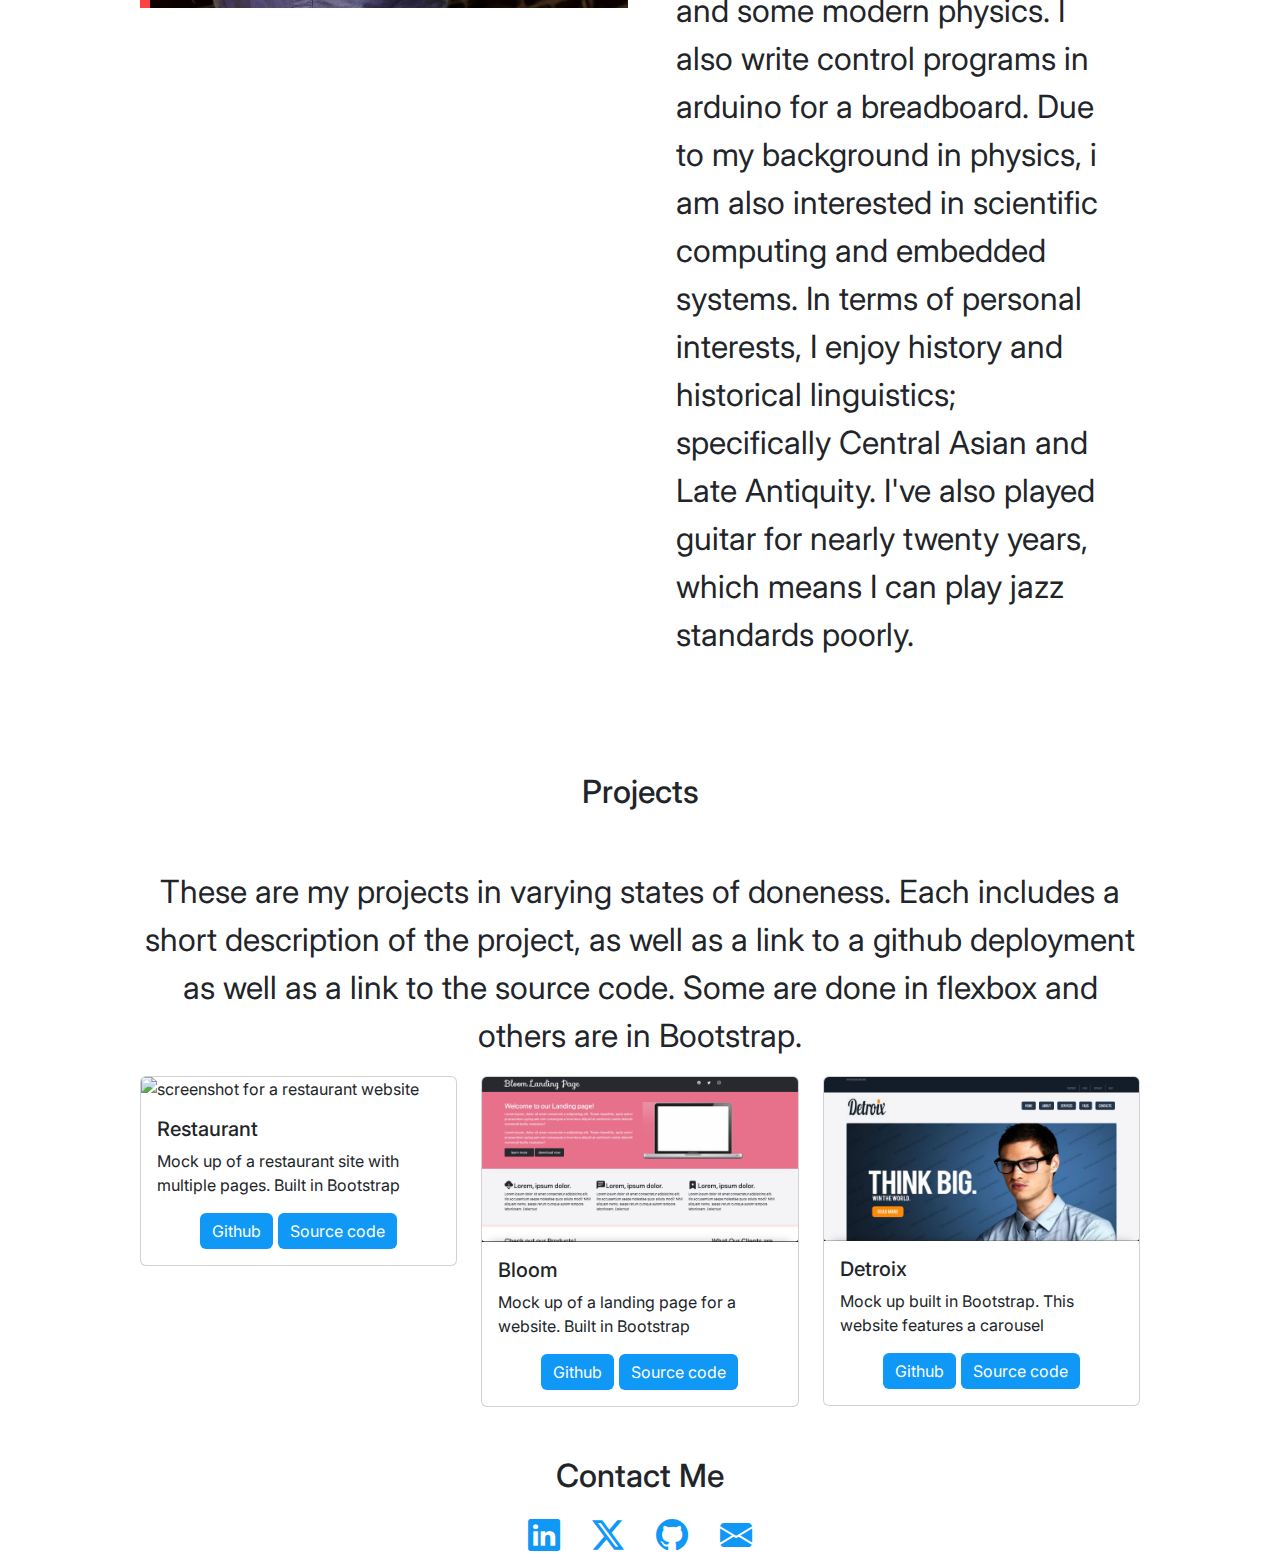
==== commit 1e7c7d4a: "changes by david bowie" ====
--- a/home.html
+++ b/home.html
@@ -15,7 +15,7 @@
     <header class="header py-5" id="header">
         <div class="row">
             <div class="col-md-6">
-                <div class="triangles-top d-none d-md-block">
+                <div class="triangles-top">
                     <div class="triangle-red"></div>
                     <div class="triangle-green"></div>
                     <div class="triangle-blue"></div>
@@ -24,7 +24,7 @@
         </div>
         <div class="container">
             <nav class="navbar-nav">
-                    <ul class="nav justify-content-md-center text-uppercase mb-1" id="topNav px-0">
+                    <ul class="nav justify-content-md-center text-uppercase mb-1 justify-content-end" id="topNav px-0">
                         <li class="nav-item top-nav-item">
                             <a href="#section1" class="nav-link top-nav-link">Home</a>
                         </li>
@@ -48,7 +48,7 @@
                 <div class="row">
                     <div class="col-md">
                         <p class="home-text fs-2">
-                            Hello, I'm Will Bridges, a student of Mississippi Coding Academy.  I have familiarity with HTML, CSS, and C, and am planning on learning much more!  
+                            Hello, I'm Will Bridges, a student of Mississippi Coding Academy.  I have familiarity with HTML, CSS, and C, and am planning on learning much more! 
                         </p>
                     </div>
                     <div class="col-md d-none d-md-flex justify-content-center">
@@ -67,7 +67,7 @@
                     </div>
                     <div class="col-md">
                         <p class="about-text px-4 fs-2">
-                            I'm from the Meridian area orginally.  My knowledge of languages are HTML, CSS, and C.  While I was a university student I studied number theory, group theory, real and numerical analysis, linear and abstract algebra.  One of my additional interests is physics, I took the basic sequence covering kinematics, newtonian dynamics, electromagnestism, and some modern physics.  I also write control programs in aurduino for a breadboard.  Due to my background in physics, i am also interested in scientific computing and embedded systems.  In terms of personal interests, I enjoy history and historical linguistics; specifically Central Asian and Late Antiquity.  I've also played guitar for nearly twenty years, which means I can play jazz standards poorly.
+                            I'm from the Meridian area orginally.  My knowledge of languages are HTML, CSS, and C.  While I was a university student I studied number theory, group theory, real and numerical analysis, linear and abstract algebra.  One of my additional interests is physics, I took the basic sequence covering kinematics, newtonian dynamics, electromagnestism, and some modern physics.  I also write control programs in arduino for a breadboard.  Due to my background in physics, i am also interested in scientific computing and embedded systems.  In terms of personal interests, I enjoy history and historical linguistics; specifically Central Asian and Late Antiquity.  I've also played guitar for nearly twenty years, which means I can play jazz standards poorly.
                         </p>
                     </div>
                 </div>
@@ -85,7 +85,7 @@
                         <div class="card">
                             <img src="images/restaurant.png" alt="screenshot for a restaurant website" class="img-fluid image card-img-top">
                             <div class="card-body">
-                                <h5 class="card-title">Card title</h5>
+                                <h5 class="card-title">Restaurant</h5>
                                 <p class="card-text">Mock up of a restaurant site with multiple pages.  Built in Bootstrap</p>
                                 <div class="button-container">
                                     <a href="https://wbridgri.github.io/restaurant24/" class="btn btn-primary button">Github</a>
@@ -98,7 +98,7 @@
                         <div class="card">
                             <img src="images/bloom.png" alt="picture of Bloom website" class="img-fluid image card-img-top">
                             <div class="card-body">
-                                <h5 class="card-title">Card title</h5>
+                                <h5 class="card-title">Bloom</h5>
                                 <p class="card-text">Mock up of a landing page for a website. Built in Bootstrap</p>
                                 <div class="button-container">
                                     <a href="https://wbridgri.github.io/BloomBoostrap/" class="btn btn-primary button">Github</a>
@@ -111,7 +111,7 @@
                         <div class="card">
                             <img src="images/detroix.png"alt="placeholder img"class="img-fluid image card-img-top" />
                             <div class="card-body">
-                                <h5 class="card-title">Card title</h5>
+                                <h5 class="card-title">Detroix</h5>
                                 <p class="card-text">Mock up built in Bootstrap. This website features a carousel</p>
                                 <div class="button-container">
                                     <a href="https://wbridgri.github.io/detroixbs/" class="btn btn-primary button">Github</a>
@@ -163,7 +163,7 @@
                 </div>
             </div>
             <div class="row">
-                <div class="triangles-bottom d-none d-md-block">
+                <div class="triangles-bottom">
                     <div class="triangle-red-bottom"></div>
                     <div class="triangle-green-bottom"></div>
                     <div class="triangle-blue-bottom"></div>
--- a/css/style.css
+++ b/css/style.css
@@ -20,7 +20,7 @@
     }
 }
 /* think about turning this off for section 4 AKA the projects section */
-#section1, #section2, #section3, #section4 {
+#section1, #section2 {
     animation: fade-in linear forwards;
     animation-timeline: view(0px 750px);
     animation-range-start: cover;
@@ -74,6 +74,28 @@
     margin: auto;
 }
 
+.icons {
+    list-style-type: none;
+    transition: transform 2s; /* Animation */
+}
+
+.laptop-icon {
+    color: var(--blue);
+}
+
+.laptop-icon:hover {
+    transform: scale(1.5);
+}
+
+.math-icon {
+    color: var(--red);
+}
+
+.math-icon:hover {
+    color: var(--red);
+    transform: scale(1.5);
+}
+
 
 .nav-linkCSS {
     font-weight: 800;
@@ -85,43 +107,18 @@
     color: var(--green);
 }
 
-.period-box {
-    position: absolute;
-    border-style: solid;
-    border-width: 1px;
-    display: block;
-    width: 7px;
-    height: 7px;
-    background-color: var(--red);
-    transition:
-    width 2s,
-    height 2s,
-    background-color 2s,
-    rotate 2s;
-    top: 50.5%;
-    right: 42.45%;
-}
-
-.period-box:hover {
-    background-color: var(--green);
-    width: 100%;
-    height: 200px;
-}
 
 .portrait {
     box-shadow: -10px 0px 0px 0px var(--green);
-    height: 500px;
+    height: 65vh;
     margin: auto;
     
 }
 
-.splash-header {
-    border-bottom: 5px solid var(--blue);
-}
-
-.splash-subheading {
-    border-bottom: 5px solid var(--red);
-}
+.splash-text {
+    list-style-type: none;
+}
+
 
 
 .text-link:hover .period{
@@ -153,9 +150,9 @@
 
 .triangles-top {
     position: fixed;
-top: 0;    
-left: 0;
-z-index: 1;
+    top: 0;    
+    left: 0;
+    z-index: 0;
 }
 .triangle-red {
     position: absolute;
@@ -202,8 +199,8 @@
     height: 0;
     border-bottom: 75px solid var(--green);
     border-left: 75px solid transparent;
-bottom: 0;    
-right: 0;
+    bottom: 0;    
+    right: 0;
 }
 
 
@@ -223,6 +220,14 @@
     right: 0;
 }    
 
+.wrench-icon {
+    color: var(--green);
+}
+
+.wrench-icon:hover {
+    color: var(--green);
+    transform: scale(1.5);
+}
 /* ids */
 
 
@@ -233,9 +238,69 @@
 
 #topNav > li {
     display: inline-block;
-
-}    
-
-
-
-
+    
+}    
+
+@media (width <= 787px) {
+    .triangle-red {
+        position: absolute;
+        width: 0;
+        height: 0;
+        border-top: 50px solid var(--red);
+        border-right: 50px solid transparent;
+        top: 0;
+        left: 0;
+    }    
+    
+    .triangle-green {
+        position: absolute;
+        width: 0;
+        height: 0;
+        border-top: 37.5px solid var(--green);
+        border-right: 37.5px solid transparent;
+        top: 0;
+        left: 0;
+    }    
+    .triangle-blue {
+        position: absolute;
+        width: 0;
+        height: 0;
+        border-top: 25px solid var(--blue);
+        border-right: 25px solid transparent;
+        top: 0;
+        left: 0;
+    }    
+    .triangle-red-bottom {
+        position: absolute;
+        width: 0;
+        height: 0;
+        border-bottom: 50px solid var(--red);
+        border-left: 50px solid transparent;
+        bottom: 0;
+        right: 0;
+    }    
+    
+    .triangle-green-bottom {
+        position: absolute;
+        width: 0;
+        height: 0;
+        border-bottom: 37.5px solid var(--green);
+        border-left: 37.5px solid transparent;
+    bottom: 0;    
+    right: 0;
+    }
+    
+    
+    .triangle-blue-bottom {
+        position: absolute;
+        width: 0;
+        height: 0;
+        border-bottom: 25px solid var(--blue);
+        border-left: 25px solid transparent;
+        bottom: 0;
+        right: 0;
+    }    
+}
+
+
+
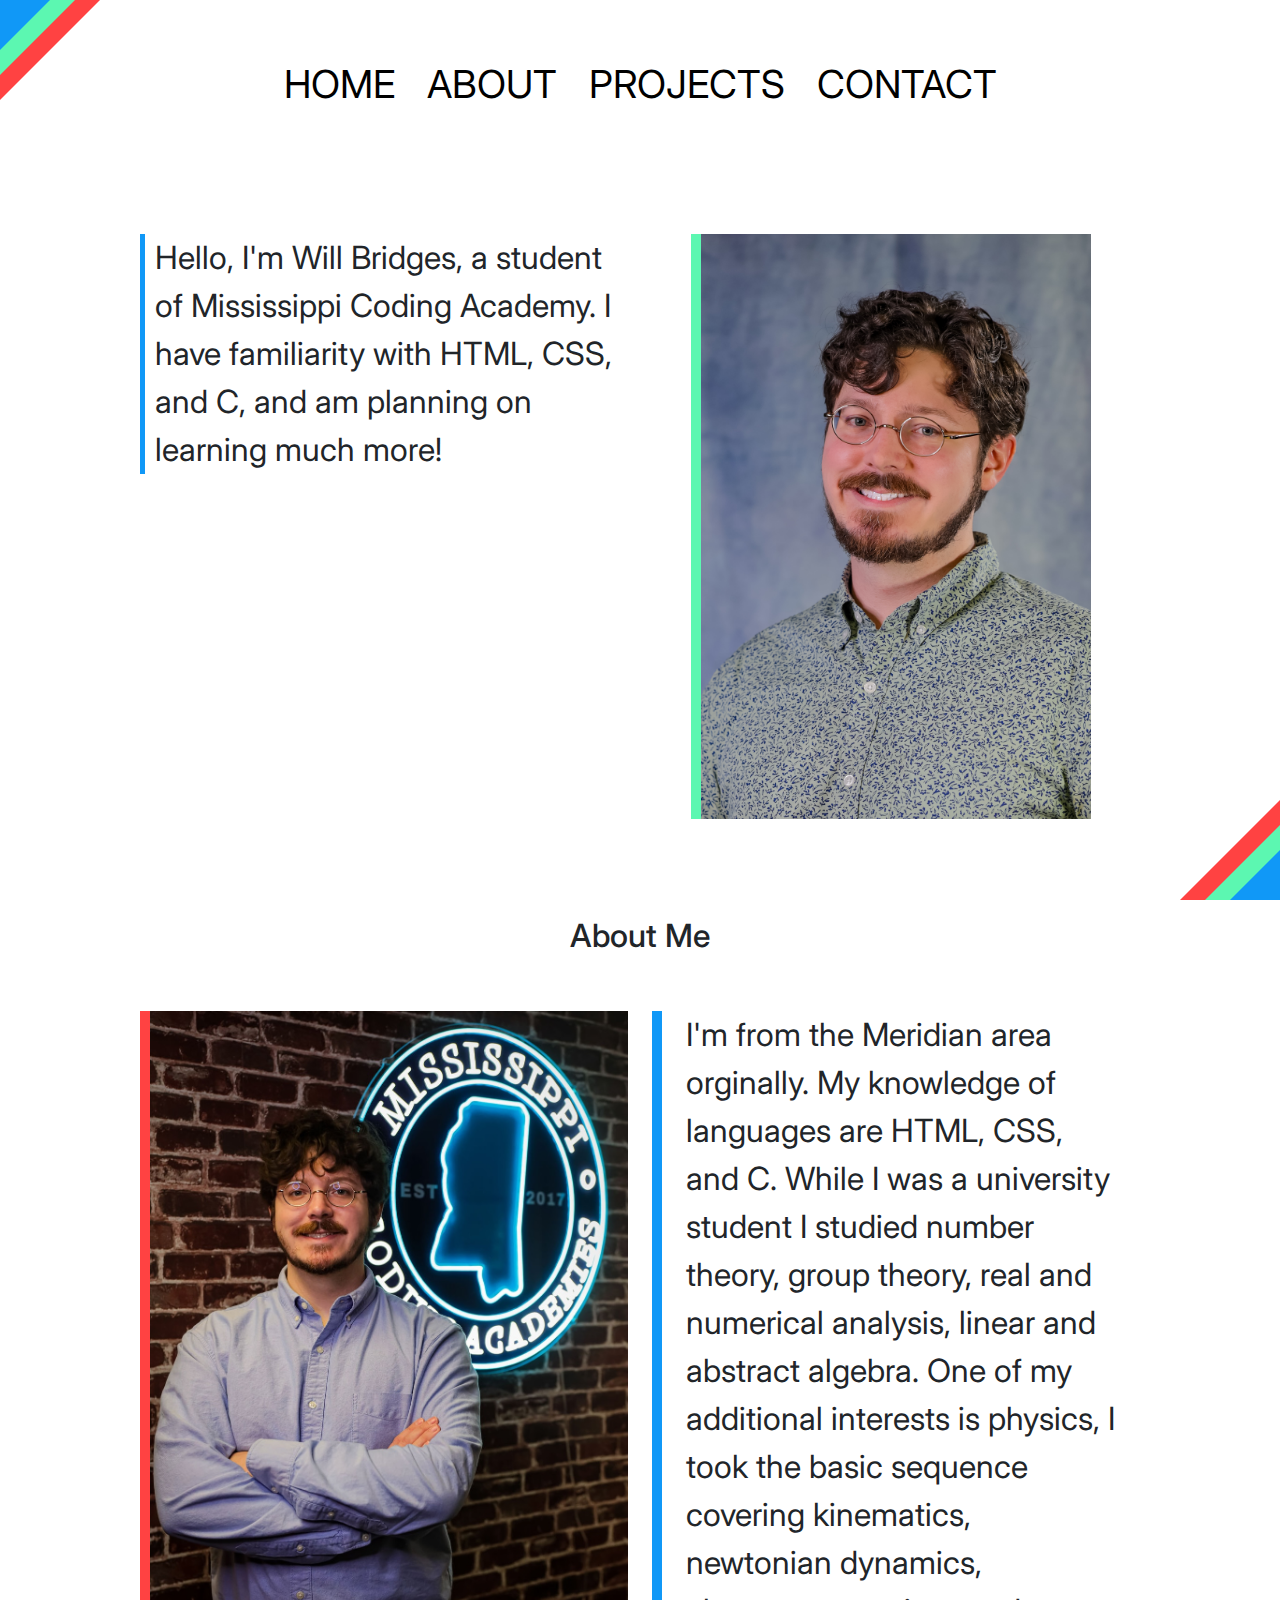
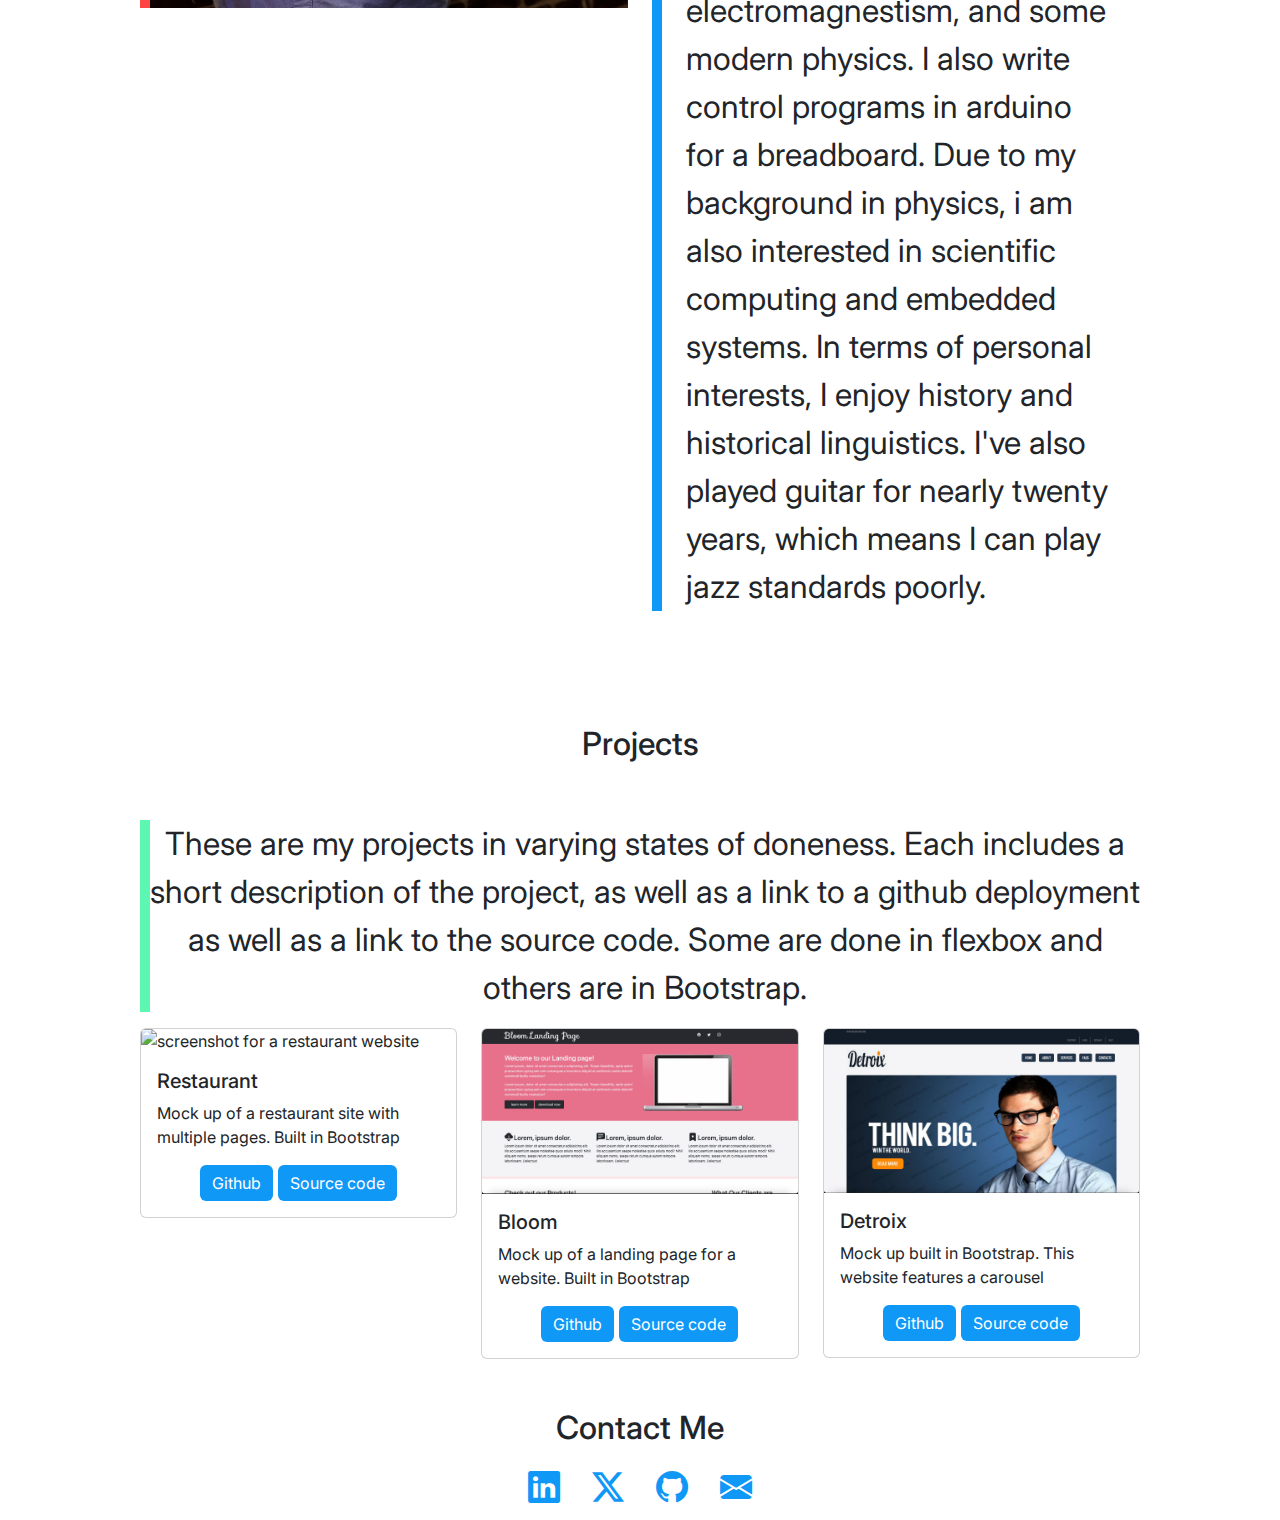
==== commit 65568a63: "changes" ====
--- a/home.html
+++ b/home.html
@@ -67,7 +67,7 @@
                     </div>
                     <div class="col-md">
                         <p class="about-text px-4 fs-2">
-                            I'm from the Meridian area orginally.  My knowledge of languages are HTML, CSS, and C.  While I was a university student I studied number theory, group theory, real and numerical analysis, linear and abstract algebra.  One of my additional interests is physics, I took the basic sequence covering kinematics, newtonian dynamics, electromagnestism, and some modern physics.  I also write control programs in arduino for a breadboard.  Due to my background in physics, i am also interested in scientific computing and embedded systems.  In terms of personal interests, I enjoy history and historical linguistics; specifically Central Asian and Late Antiquity.  I've also played guitar for nearly twenty years, which means I can play jazz standards poorly.
+                            I'm from the Meridian area orginally.  My knowledge of languages are HTML, CSS, and C.  While I was a university student I studied number theory, group theory, real and numerical analysis, linear and abstract algebra.  One of my additional interests is physics, I took the basic sequence covering kinematics, newtonian dynamics, electromagnestism, and some modern physics.  I also write control programs in arduino for a breadboard.  Due to my background in physics, i am also interested in scientific computing and embedded systems.  In terms of personal interests, I enjoy history and historical linguistics. I've also played guitar for nearly twenty years, which means I can play jazz standards poorly.
                         </p>
                     </div>
                 </div>
--- a/css/style.css
+++ b/css/style.css
@@ -19,13 +19,20 @@
         scale: 1 0.9;
     }
 }
-/* think about turning this off for section 4 AKA the projects section */
-#section1, #section2 {
-    animation: fade-in linear forwards;
-    animation-timeline: view(0px 750px);
-    animation-range-start: cover;
-}
-/* make sure to look this up so we can explain how it works */
+/* media queries */
+@media(width >= 787px) {
+    #section1, #section2 {
+        animation: fade-in linear forwards;
+        animation-timeline: view(0px 750px);
+        animation-range-start: cover;
+    }
+}
+@media(max-width: 787px) {
+    #section1, #section2 {
+        animation: none;
+    }
+}
+
 
 /* tags */
 
@@ -39,6 +46,10 @@
     padding-top: 50px;
 }
 /* classes */
+
+.about-text {
+    border-left: 10px solid var(--blue);
+}
 .body-shot {
     border-left: 10px solid var(--red);
 }
@@ -85,6 +96,7 @@
 
 .laptop-icon:hover {
     transform: scale(1.5);
+    color: var(--red);
 }
 
 .math-icon {
@@ -92,8 +104,9 @@
 }
 
 .math-icon:hover {
-    color: var(--red);
+    color: var(--blue);
     transform: scale(1.5);
+
 }
 
 
@@ -113,6 +126,10 @@
     height: 65vh;
     margin: auto;
     
+}
+
+.projects-text {
+    border-left: 10px solid var(--green);
 }
 
 .splash-text {
@@ -225,7 +242,7 @@
 }
 
 .wrench-icon:hover {
-    color: var(--green);
+    color: var(--blue);
     transform: scale(1.5);
 }
 /* ids */
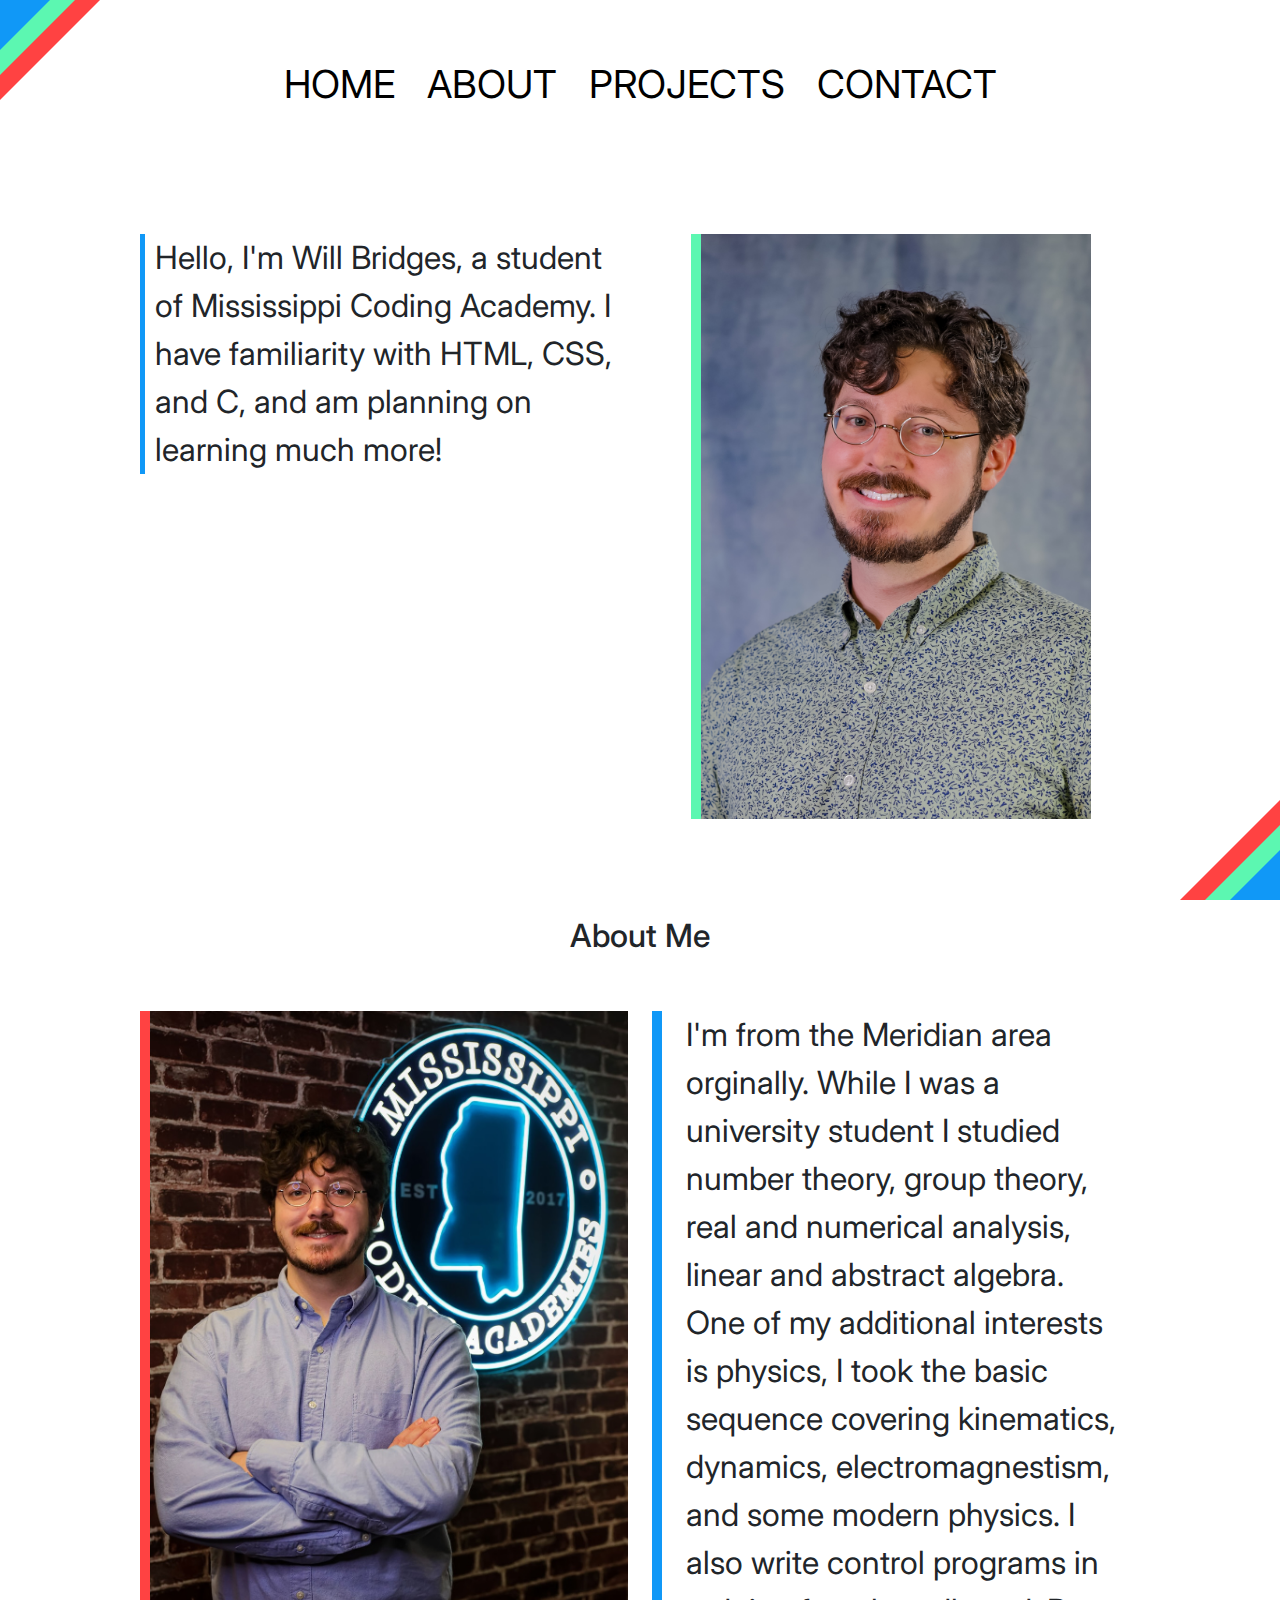
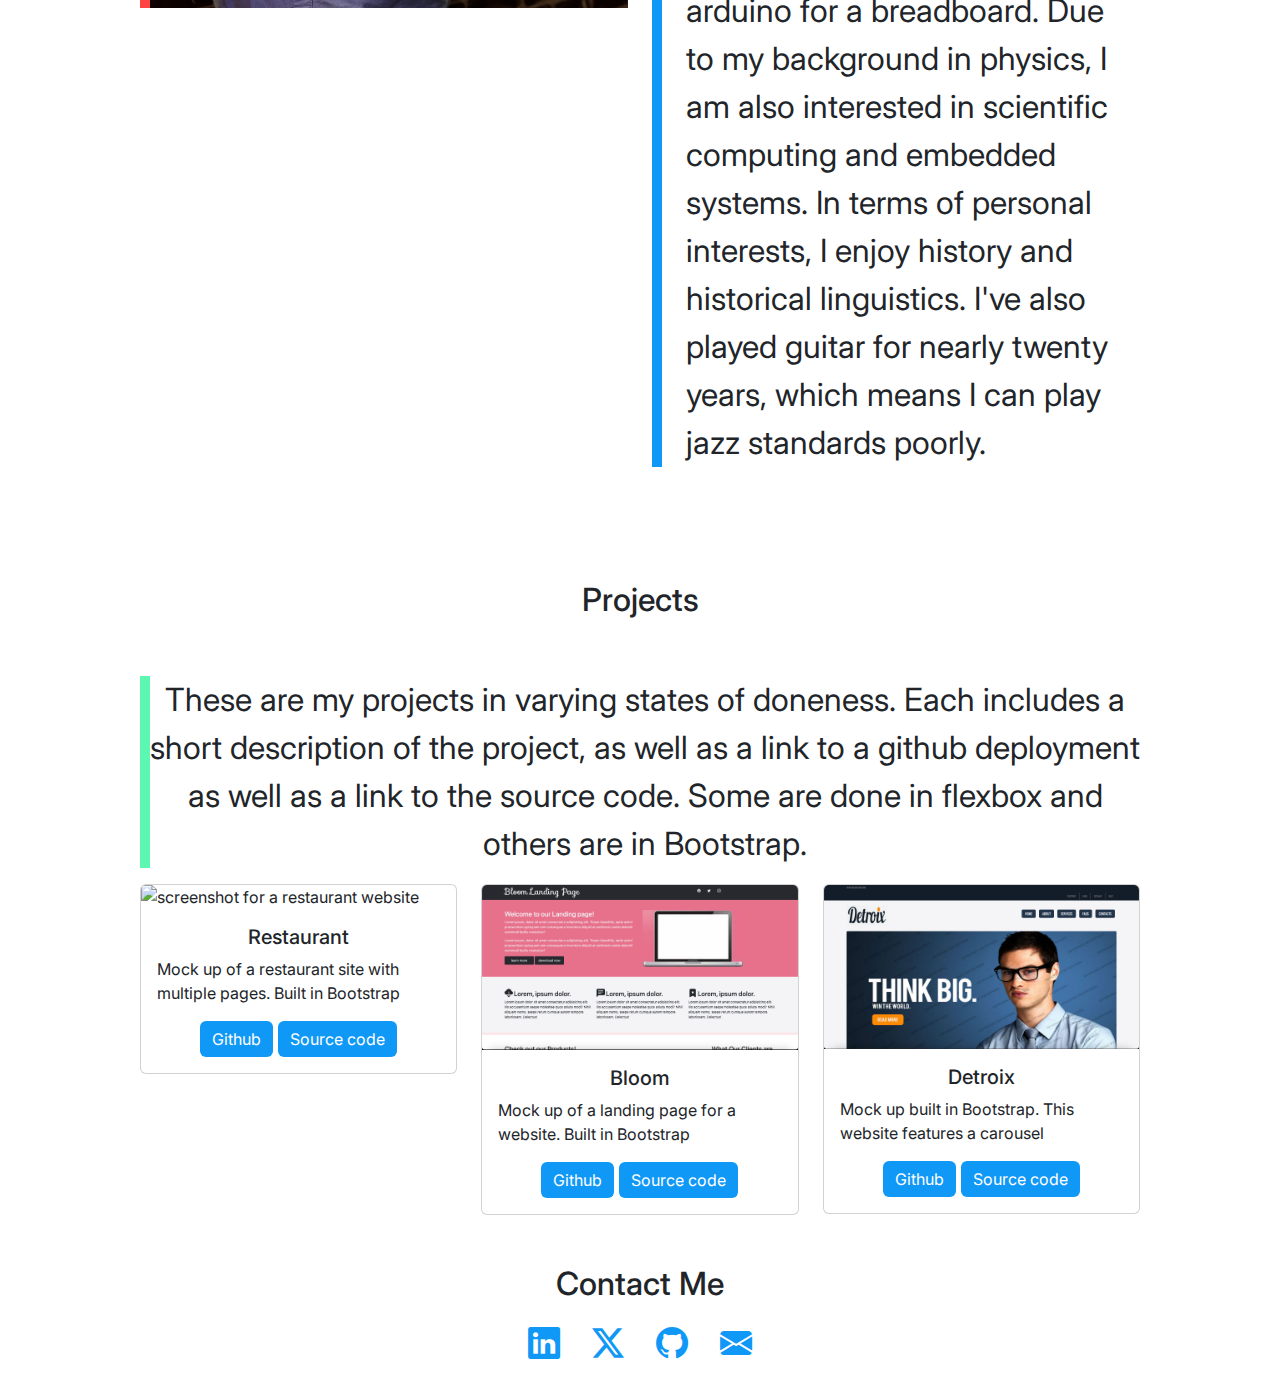
==== commit 4472cb3b: "changes again" ====
--- a/home.html
+++ b/home.html
@@ -67,7 +67,7 @@
                     </div>
                     <div class="col-md">
                         <p class="about-text px-4 fs-2">
-                            I'm from the Meridian area orginally.  My knowledge of languages are HTML, CSS, and C.  While I was a university student I studied number theory, group theory, real and numerical analysis, linear and abstract algebra.  One of my additional interests is physics, I took the basic sequence covering kinematics, newtonian dynamics, electromagnestism, and some modern physics.  I also write control programs in arduino for a breadboard.  Due to my background in physics, i am also interested in scientific computing and embedded systems.  In terms of personal interests, I enjoy history and historical linguistics. I've also played guitar for nearly twenty years, which means I can play jazz standards poorly.
+                            I'm from the Meridian area orginally.  While I was a university student I studied number theory, group theory, real and numerical analysis, linear and abstract algebra.  One of my additional interests is physics, I took the basic sequence covering kinematics, dynamics, electromagnestism, and some modern physics.  I also write control programs in arduino for a breadboard.  Due to my background in physics, I am also interested in scientific computing and embedded systems.  In terms of personal interests, I enjoy history and historical linguistics. I've also played guitar for nearly twenty years, which means I can play jazz standards poorly.
                         </p>
                     </div>
                 </div>
@@ -85,7 +85,7 @@
                         <div class="card">
                             <img src="images/restaurant.png" alt="screenshot for a restaurant website" class="img-fluid image card-img-top">
                             <div class="card-body">
-                                <h5 class="card-title">Restaurant</h5>
+                                <h5 class="card-title text-center">Restaurant</h5>
                                 <p class="card-text">Mock up of a restaurant site with multiple pages.  Built in Bootstrap</p>
                                 <div class="button-container">
                                     <a href="https://wbridgri.github.io/restaurant24/" class="btn btn-primary button">Github</a>
@@ -98,7 +98,7 @@
                         <div class="card">
                             <img src="images/bloom.png" alt="picture of Bloom website" class="img-fluid image card-img-top">
                             <div class="card-body">
-                                <h5 class="card-title">Bloom</h5>
+                                <h5 class="card-title text-center">Bloom</h5>
                                 <p class="card-text">Mock up of a landing page for a website. Built in Bootstrap</p>
                                 <div class="button-container">
                                     <a href="https://wbridgri.github.io/BloomBoostrap/" class="btn btn-primary button">Github</a>
@@ -111,7 +111,7 @@
                         <div class="card">
                             <img src="images/detroix.png"alt="placeholder img"class="img-fluid image card-img-top" />
                             <div class="card-body">
-                                <h5 class="card-title">Detroix</h5>
+                                <h5 class="card-title text-center">Detroix</h5>
                                 <p class="card-text">Mock up built in Bootstrap. This website features a carousel</p>
                                 <div class="button-container">
                                     <a href="https://wbridgri.github.io/detroixbs/" class="btn btn-primary button">Github</a>
--- a/css/style.css
+++ b/css/style.css
@@ -136,6 +136,13 @@
     list-style-type: none;
 }
 
+.style-row {
+    margin-top: 10px;
+    border: 5px solid var(--blue);
+    border-radius: 5px;
+    width: 60%;
+}
+
 
 
 .text-link:hover .period{
